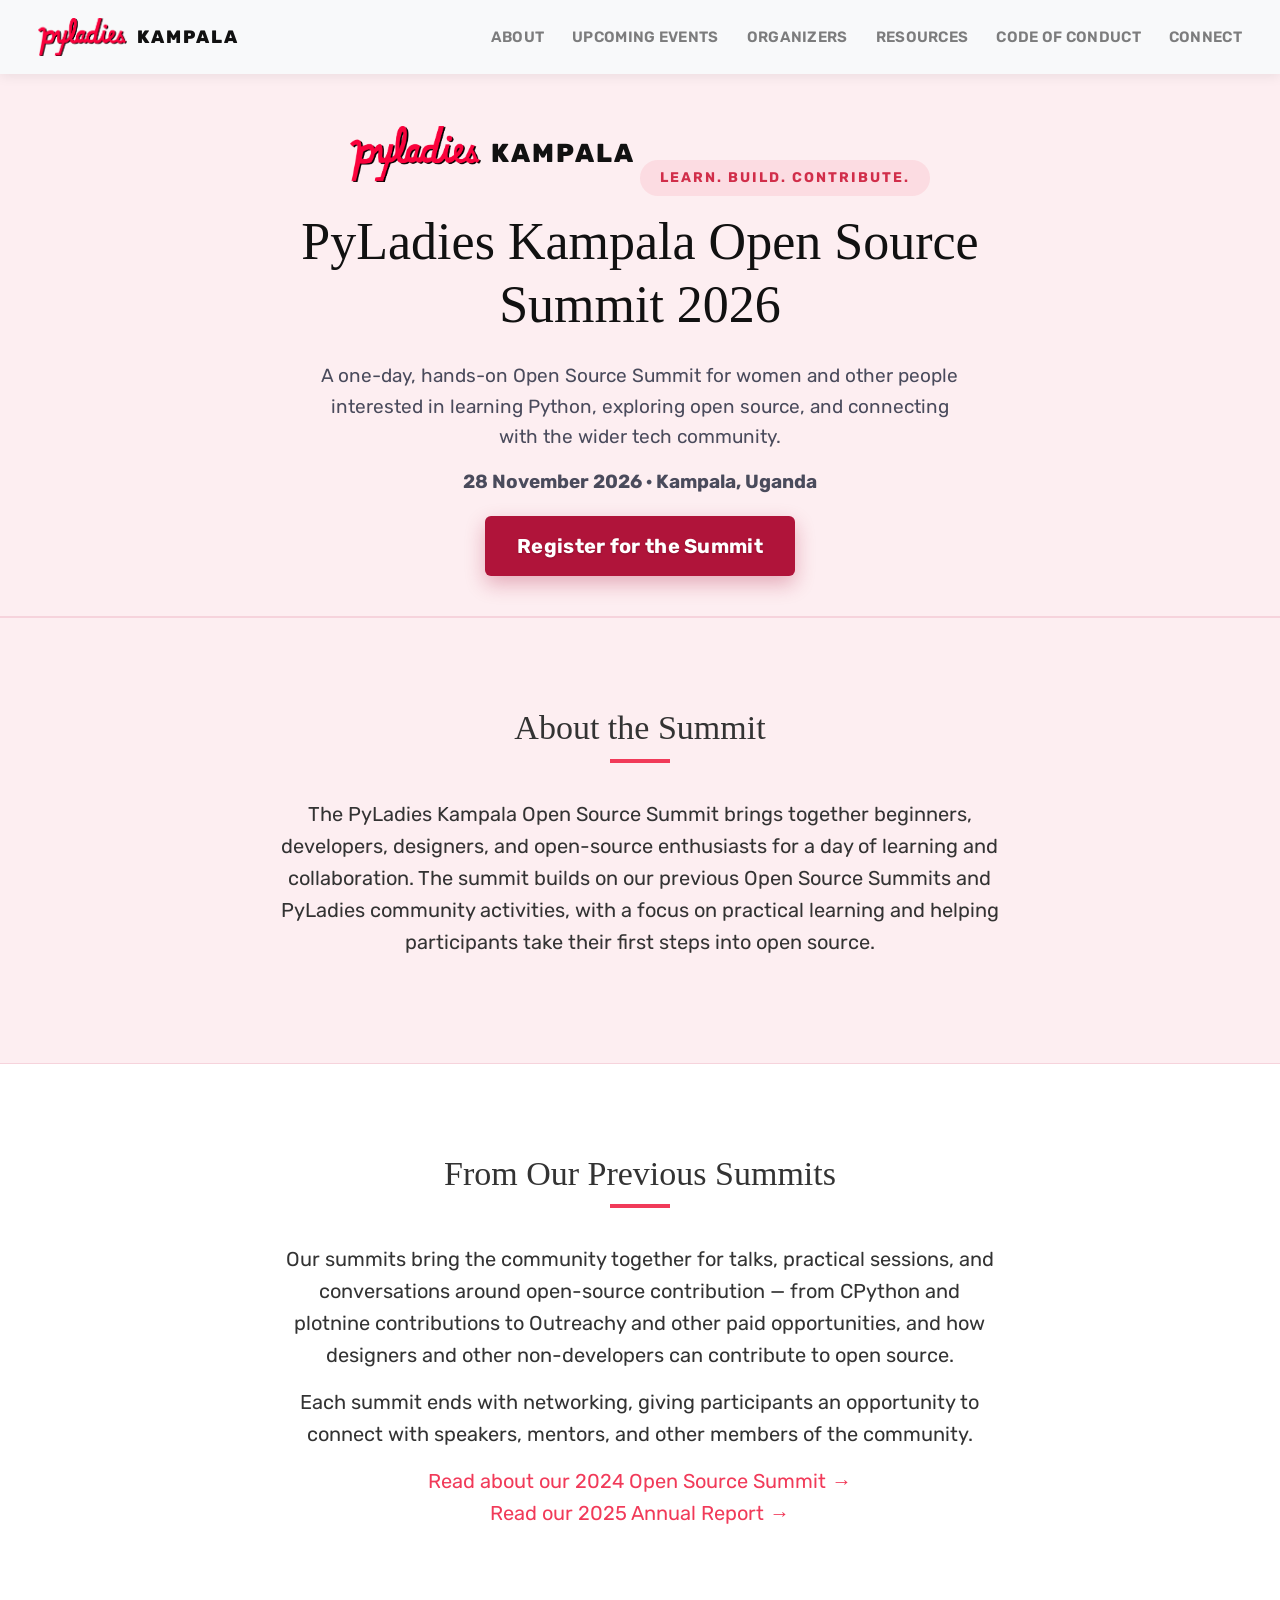
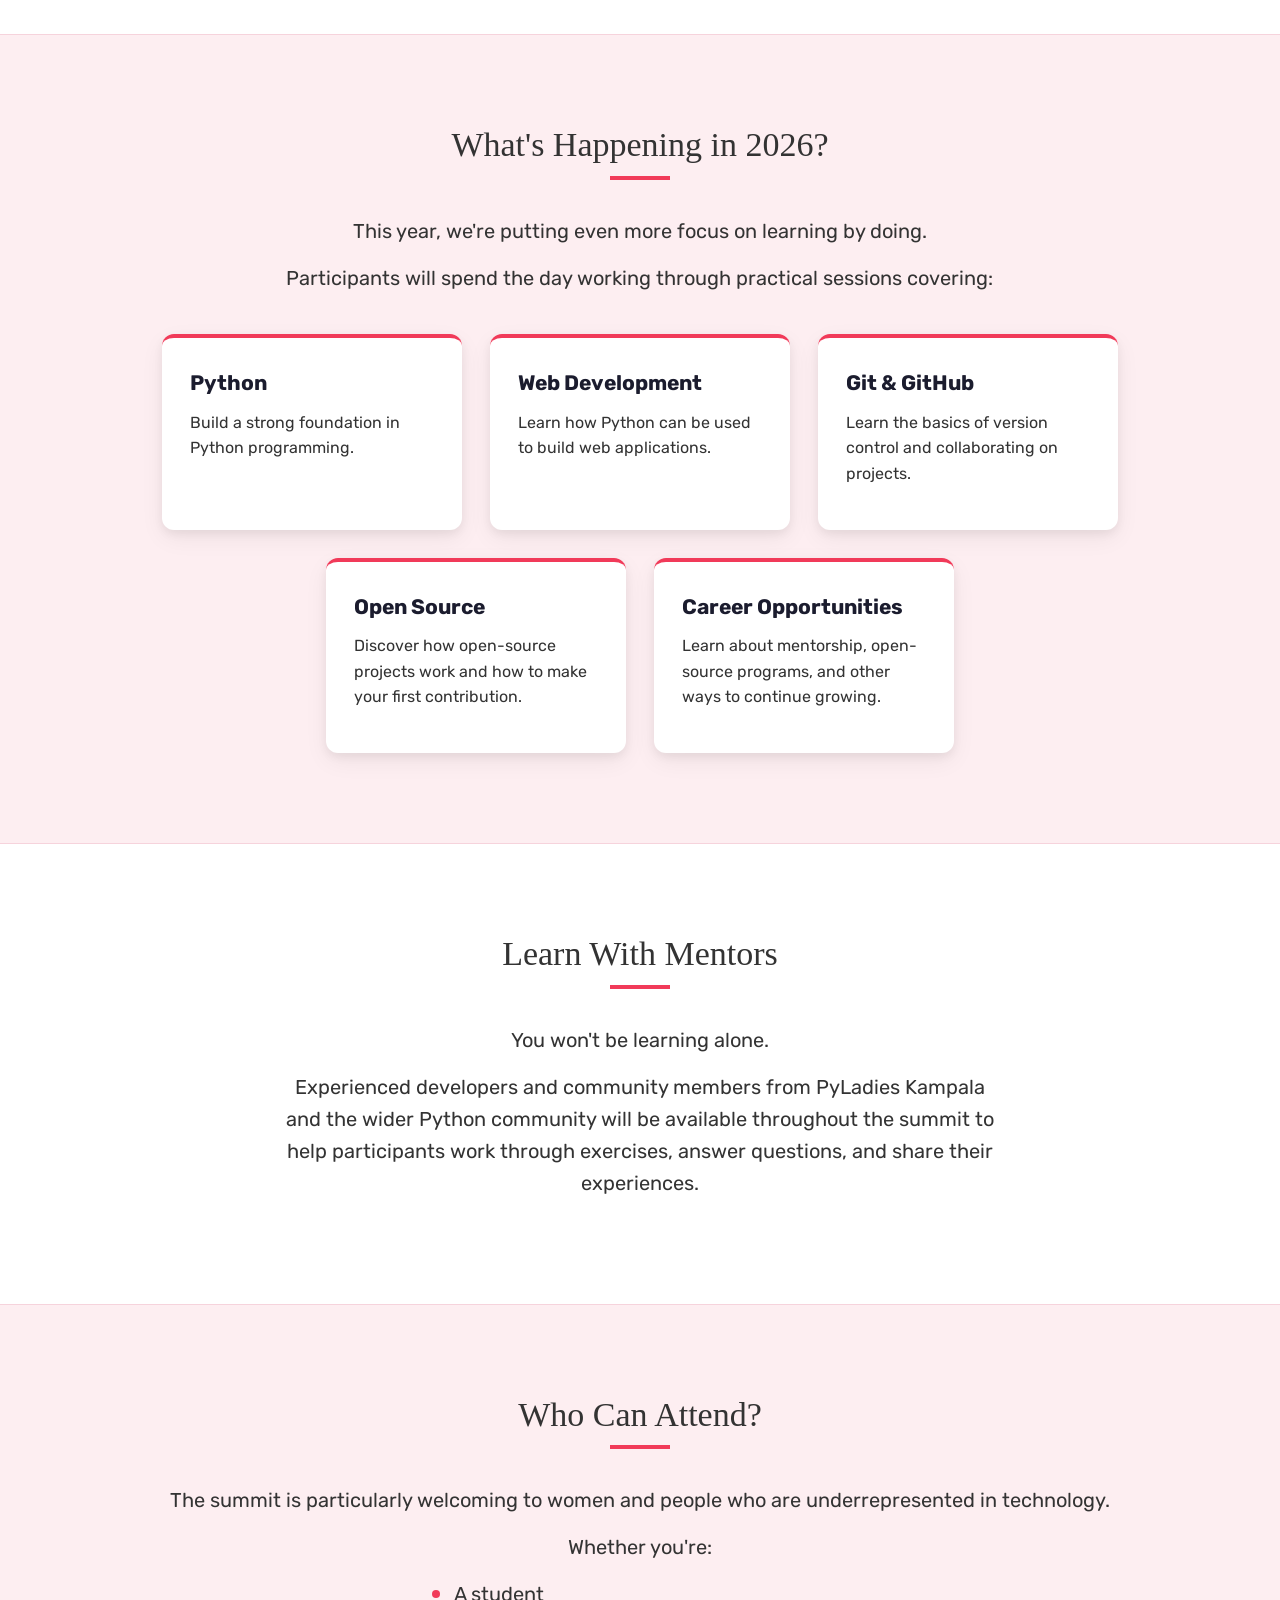
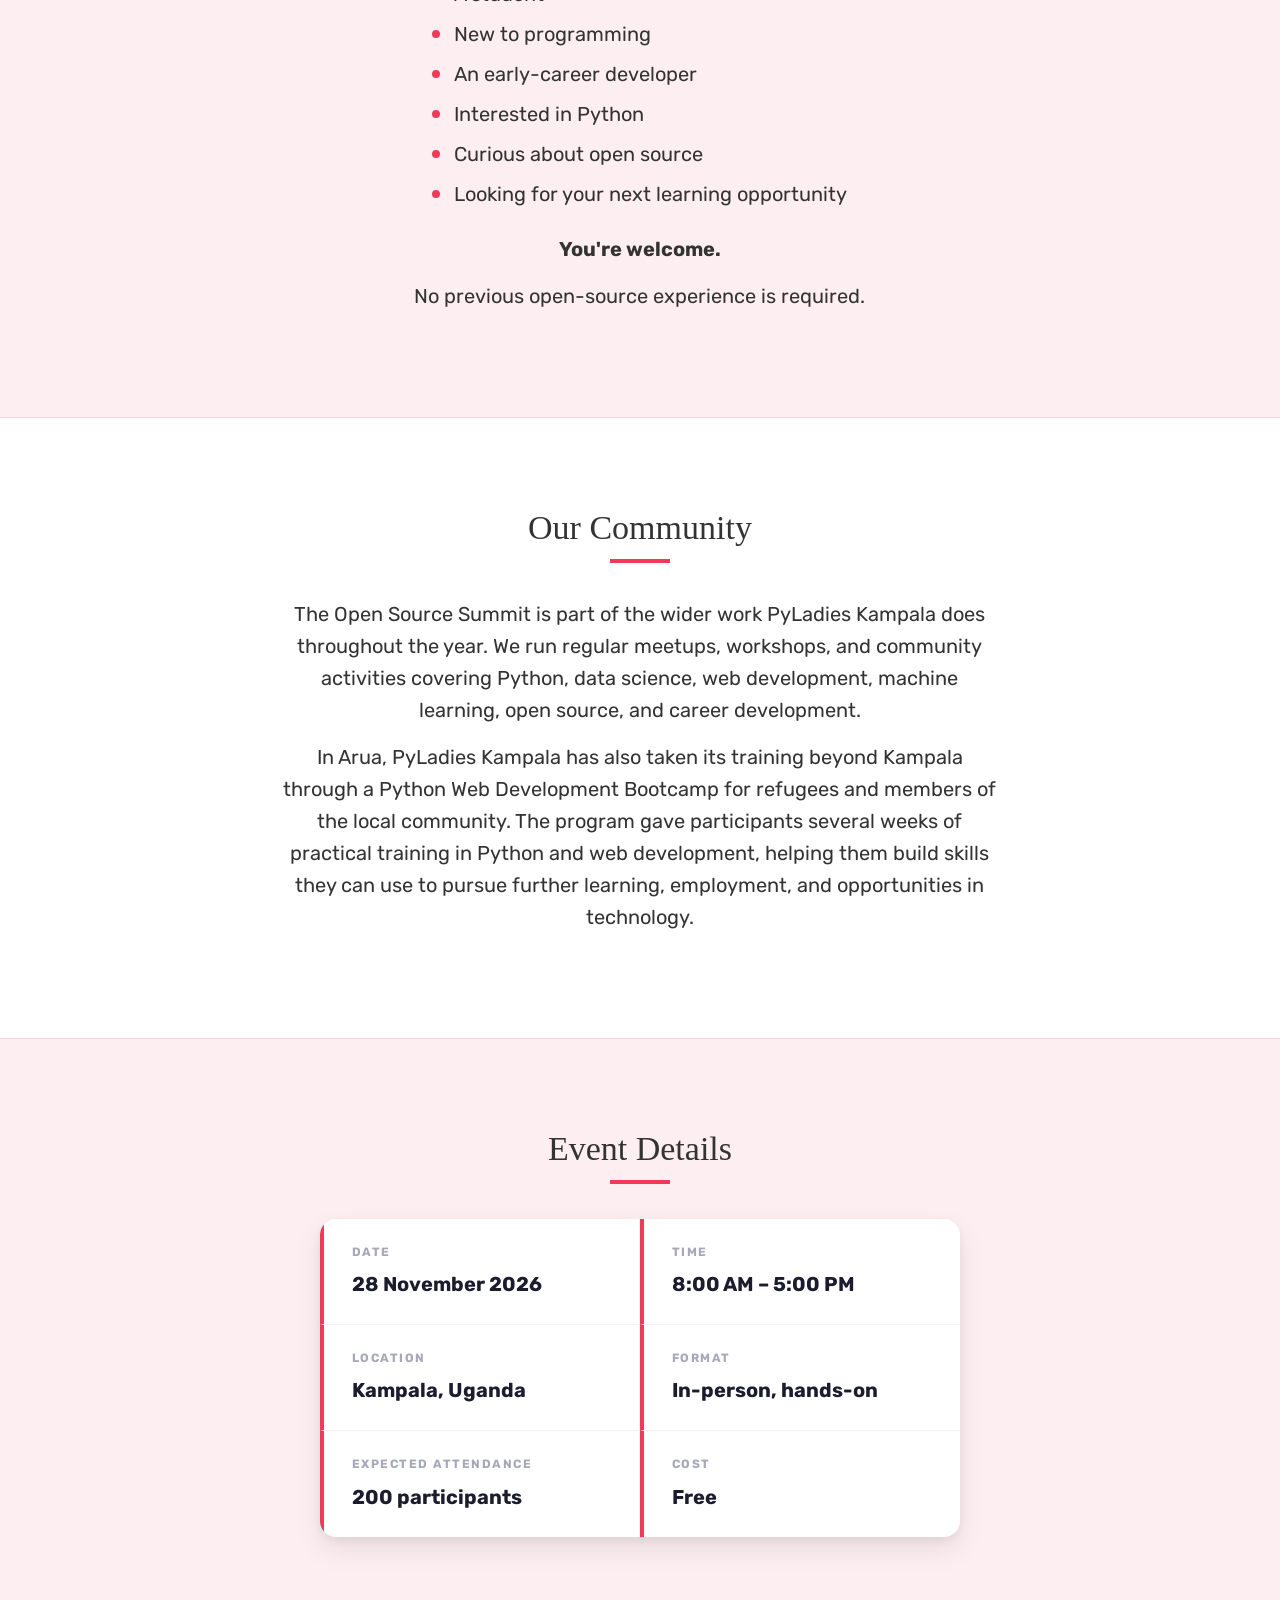
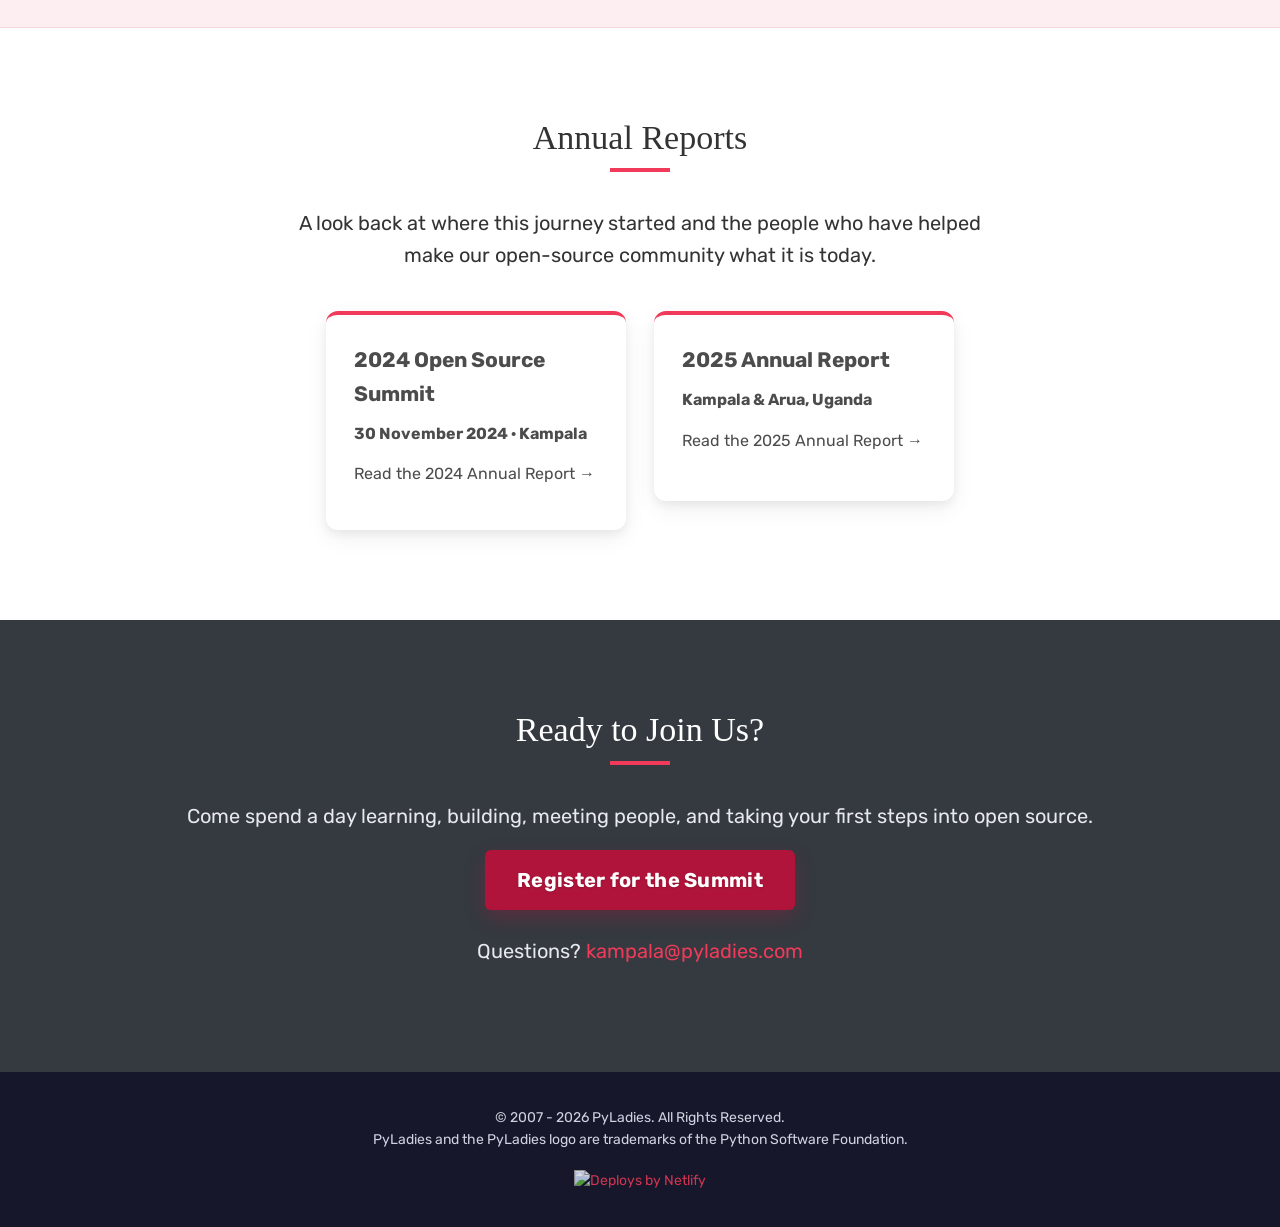
==== events.html @ 70114965 "Initial Commit" ====
<!DOCTYPE html>
<html>
    <head>
        <title>Upcoming Events - PyLadies Kampala</title>
        <meta name="description" content="PyLadies Kampala Open Source Summit 2026">
        <link rel="icon" type="image/png" href="images/pyladies_logo.png">
        <meta charset="utf-8"/>
        <meta http-equiv="Content-Type" content="text/html; charset=utf-8"/>
        <link rel="stylesheet" href="https://maxcdn.bootstrapcdn.com/bootstrap/4.0.0/css/bootstrap.min.css" integrity="sha384-Gn5384xqQ1aoWXA+058RXPxPg6fy4IWvTNh0E263XmFcJlSAwiGgFAW/dAiS6JXm" crossorigin="anonymous">
        <link rel="stylesheet" type="text/css" href="style.css">
        <link href="https://fonts.googleapis.com/css?family=Old+Standard+TT|Rubik|Bitter" rel="stylesheet">
        <link rel="stylesheet" href="https://cdnjs.cloudflare.com/ajax/libs/font-awesome/4.7.0/css/font-awesome.min.css">
        <script>if (window.location.protocol != "https:" && window.location.host.indexOf('pyladies.com') > -1) {
            window.location.protocol = "https";
        }</script>
        <meta name="viewport" content="width=device-width, initial-scale=1.0"/>
    </head>
    <body>
        <nav class="navbar navbar-expand-lg navbar-light bg-light navbar-fixed-top">
            <a class="navbar-brand logo-lockup" href="index.html">
                <img src="images/pyladies_logo.png" alt="PyLadies Logo" class="nav-logo">
                <span class="logo-city">Kampala</span>
            </a>
            <button class="navbar-toggler" type="button" data-toggle="collapse" data-target="#navbarSupportedContent" aria-controls="navbarSupportedContent" aria-expanded="false" aria-label="Toggle navigation">
            <span class="navbar-toggler-icon"></span>
            </button>

            <div class="collapse navbar-collapse" id="navbarSupportedContent">
                <ul class="navbar-nav ml-auto">
                    <li class="nav-item">
                        <a class="nav-link" href="index.html#about">About</a>
                    </li>
                    <li class="nav-item">
                        <a class="nav-link" href="events.html">Upcoming Events</a>
                    </li>
                    <li class="nav-item">
                        <a class="nav-link" href="index.html#organizers">Organizers</a>
                    </li>
                    <li class="nav-item">
                        <a class="nav-link" href="index.html#resources">Resources</a>
                    </li>
                    <li class="nav-item">
                        <a class="nav-link" href="code-of-conduct.html">Code of Conduct</a>
                    </li>
                    <li class="nav-item">
                        <a class="nav-link" href="index.html#contact">Connect</a>
                    </li>
                </ul>
            </div>
        </nav>

        <div class="hero" id="summit">
            <div class="container-fluid">
                <div class="col-sm-12 col-md-10 offset-md-1 text-center">
                    <span class="logo-lockup" style="justify-content:center;">
                        <img src="images/pyladies_logo.png" alt="PyLadies Logo" class="hero-logo">
                        <span class="logo-city">Kampala</span>
                    </span>
                    <p class="eyebrow" style="margin-top:20px;">Learn. Build. Contribute.</p>
                    <h1>PyLadies Kampala Open Source Summit 2026</h1>
                    <p class="measure" style="margin-left:auto;margin-right:auto;">
                        A one-day, hands-on Open Source Summit for women and other people
                        interested in learning Python, exploring open source, and connecting
                        with the wider tech community.
                    </p>
                    <p><strong>28 November 2026 &middot; Kampala, Uganda</strong></p>
                    <div class="hero-actions">
                        <a href="https://docs.google.com/forms/d/e/1FAIpQLSetZ9380hbu4cc0P17TeZyBMDess0fEMxrS81XpEZLlbecZ5g/viewform?usp=publish-editor" target="_blank" class="btn-link-primary">Register for the Summit</a>
                    </div>
                </div>
            </div>
        </div>

        <div class="section bg-tint reveal">
            <div class="col-sm-12 col-md-10 offset-md-1 text-center">
                <h4>About the Summit</h4>
                <div class="measure">
                    <p>
                        The PyLadies Kampala Open Source Summit brings together beginners,
                        developers, designers, and open-source enthusiasts for a day of learning
                        and collaboration. The summit builds on our previous Open Source
                        Summits and PyLadies community activities, with a focus on practical
                        learning and helping participants take their first steps into open
                        source.
                    </p>
                </div>
            </div>
        </div>

        <div class="section bg-white reveal">
            <div class="col-sm-12 col-md-10 offset-md-1 text-center">
                <h4>From Our Previous Summits</h4>
                <div class="measure">
                    <p>
                        Our summits bring the community together for talks, practical sessions,
                        and conversations around open-source contribution &mdash; from CPython
                        and plotnine contributions to Outreachy and other paid opportunities,
                        and how designers and other non-developers can contribute to open source.
                    </p>
                    <p>
                        Each summit ends with networking, giving participants an opportunity to
                        connect with speakers, mentors, and other members of the community.
                    </p>
                    <p>
                        <a href="https://medium.com/@asiobrenda01/pyladies-kampala-annual-report-2024-d991b82a5409" target="_blank">Read about our 2024 Open Source Summit &rarr;</a>
                        <br>
                        <a href="https://medium.com/@asiobrenda01/pyladies-kampala-annual-report-2025-c7135351f111" target="_blank">Read our 2025 Annual Report &rarr;</a>
                    </p>
                </div>
            </div>
        </div>

        <div class="section bg-tint reveal">
            <div class="col-sm-12 col-md-10 offset-md-1 text-center">
                <h4>What's Happening in 2026?</h4>
                <p>This year, we're putting even more focus on learning by doing.</p>
                <p>Participants will spend the day working through practical sessions covering:</p>
                <div class="resource-container">
                    <div class="resource">
                        <p class="resource-title">Python</p>
                        <p>Build a strong foundation in Python programming.</p>
                    </div>
                    <div class="resource">
                        <p class="resource-title">Web Development</p>
                        <p>Learn how Python can be used to build web applications.</p>
                    </div>
                    <div class="resource">
                        <p class="resource-title">Git &amp; GitHub</p>
                        <p>Learn the basics of version control and collaborating on projects.</p>
                    </div>
                    <div class="resource">
                        <p class="resource-title">Open Source</p>
                        <p>Discover how open-source projects work and how to make your first contribution.</p>
                    </div>
                    <div class="resource">
                        <p class="resource-title">Career Opportunities</p>
                        <p>Learn about mentorship, open-source programs, and other ways to continue growing.</p>
                    </div>
                </div>
            </div>
        </div>

        <div class="section bg-white reveal">
            <div class="col-sm-12 col-md-10 offset-md-1 text-center">
                <h4>Learn With Mentors</h4>
                <div class="measure">
                    <p>You won't be learning alone.</p>
                    <p>
                        Experienced developers and community members from PyLadies Kampala and
                        the wider Python community will be available throughout the summit to
                        help participants work through exercises, answer questions, and share
                        their experiences.
                    </p>
                </div>
            </div>
        </div>

        <div class="section bg-tint reveal">
            <div class="col-sm-12 col-md-10 offset-md-1 text-center">
                <h4>Who Can Attend?</h4>
                <p>The summit is particularly welcoming to women and people who are underrepresented in technology.</p>
                <p>Whether you're:</p>
                <ul class="plain-list">
                    <li>A student</li>
                    <li>New to programming</li>
                    <li>An early-career developer</li>
                    <li>Interested in Python</li>
                    <li>Curious about open source</li>
                    <li>Looking for your next learning opportunity</li>
                </ul>
                <p><strong>You're welcome.</strong></p>
                <p>No previous open-source experience is required.</p>
            </div>
        </div>

        <div class="section bg-white reveal">
            <div class="col-sm-12 col-md-10 offset-md-1 text-center">
                <h4>Our Community</h4>
                <div class="measure">
                    <p>
                        The Open Source Summit is part of the wider work PyLadies Kampala does
                        throughout the year. We run regular meetups, workshops, and community
                        activities covering Python, data science, web development, machine
                        learning, open source, and career development.
                    </p>
                    <p>
                        In Arua, PyLadies Kampala has also taken its training beyond Kampala
                        through a Python Web Development Bootcamp for refugees and members of
                        the local community. The program gave participants several weeks of
                        practical training in Python and web development, helping them build
                        skills they can use to pursue further learning, employment, and
                        opportunities in technology.
                    </p>
                </div>
            </div>
        </div>

        <div class="section bg-tint reveal">
            <div class="col-sm-12 col-md-10 offset-md-1 text-center">
                <h4>Event Details</h4>
                <div class="detail-grid">
                    <div class="detail-item">
                        <span class="detail-label">Date</span>
                        <span class="detail-value">28 November 2026</span>
                    </div>
                    <div class="detail-item">
                        <span class="detail-label">Time</span>
                        <span class="detail-value">8:00 AM &ndash; 5:00 PM</span>
                    </div>
                    <div class="detail-item">
                        <span class="detail-label">Location</span>
                        <span class="detail-value">Kampala, Uganda</span>
                    </div>
                    <div class="detail-item">
                        <span class="detail-label">Format</span>
                        <span class="detail-value">In-person, hands-on</span>
                    </div>
                    <div class="detail-item">
                        <span class="detail-label">Expected Attendance</span>
                        <span class="detail-value">200 participants</span>
                    </div>
                    <div class="detail-item">
                        <span class="detail-label">Cost</span>
                        <span class="detail-value">Free</span>
                    </div>
                </div>
            </div>
        </div>

        <div class="section bg-white reveal">
            <div class="col-sm-12 col-md-10 offset-md-1 text-center">
                <h4>Annual Reports</h4>
                <div class="measure">
                    <p>
                        A look back at where this journey started and the people who have helped
                        make our open-source community what it is today.
                    </p>
                </div>
                <div class="resource-container">
                    <a href="https://medium.com/@asiobrenda01/pyladies-kampala-annual-report-2024-d991b82a5409" target="_blank" class="resource-link">
                        <div class="resource">
                            <p class="resource-title">2024 Open Source Summit</p>
                            <p><strong>30 November 2024 &middot; Kampala</strong></p>
                            <p>Read the 2024 Annual Report &rarr;</p>
                        </div>
                    </a>
                    <a href="https://medium.com/@asiobrenda01/pyladies-kampala-annual-report-2025-c7135351f111" target="_blank" class="resource-link">
                        <div class="resource">
                            <p class="resource-title">2025 Annual Report</p>
                            <p><strong>Kampala &amp; Arua, Uganda</strong></p>
                            <p>Read the 2025 Annual Report &rarr;</p>
                        </div>
                    </a>
                </div>
            </div>
        </div>

        <div class="section bg-dark reveal" id="contact">
            <div class="col-sm-12 col-md-10 offset-md-1 text-center">
                <h4>Ready to Join Us?</h4>
                <p>
                    Come spend a day learning, building, meeting people, and taking your
                    first steps into open source.
                </p>
                <div class="hero-actions">
                    <a href="https://docs.google.com/forms/d/e/1FAIpQLSetZ9380hbu4cc0P17TeZyBMDess0fEMxrS81XpEZLlbecZ5g/viewform?usp=publish-editor" target="_blank" class="btn-link-primary">Register for the Summit</a>
                </div>
                <p style="margin-top: 25px;">
                    Questions? <a href="mailto:kampala@pyladies.com">kampala@pyladies.com</a>
                </p>
            </div>
        </div>

        <footer class="site-footer">
            <p>
                &copy; 2007 - 2026 PyLadies. All Rights Reserved.<br>
                PyLadies and the PyLadies logo are trademarks of the Python Software Foundation.
            </p>
            <p class="netlify-badge">
                <a href="https://www.netlify.com"><img src="https://www.netlify.com/img/global/badges/netlify-light.svg" alt="Deploys by Netlify" width="100" height="35"></a>
            </p>
        </footer>

        <button id="back-to-top" class="back-to-top" aria-label="Back to top" type="button">
            <svg viewBox="0 0 24 24" fill="none" stroke="currentColor" stroke-width="2.5" stroke-linecap="round" stroke-linejoin="round"><path d="M12 19V5M5 12l7-7 7 7"/></svg>
        </button>
    </body>
    <script src="https://code.jquery.com/jquery-3.3.1.slim.min.js" integrity="sha384-q8i/X+965DzO0rT7abK41JStQIAqVgRVzpbzo5smXKp4YfRvH+8abtTE1Pi6jizo" crossorigin="anonymous"></script>
    <script src="https://stackpath.bootstrapcdn.com/bootstrap/4.1.3/js/bootstrap.min.js" integrity="sha384-ChfqqxuZUCnJSK3+MXmPNIyE6ZbWh2IMqE241rYiqJxyMiZ6OW/JmZQ5stwEULTy" crossorigin="anonymous"></script>
    <script>
        if ('IntersectionObserver' in window) {
            var observer = new IntersectionObserver(function (entries) {
                entries.forEach(function (entry) {
                    if (entry.isIntersecting) {
                        entry.target.classList.add('is-visible');
                        observer.unobserve(entry.target);
                    }
                });
            }, { threshold: 0.15 });
            document.querySelectorAll('.reveal').forEach(function (el) {
                observer.observe(el);
            });
        } else {
            document.querySelectorAll('.reveal').forEach(function (el) {
                el.classList.add('is-visible');
            });
        }

        // Back to top button - appears after scrolling past one screen height
        (function () {
            var btn = document.getElementById('back-to-top');
            if (!btn) return;
            var ticking = false;
            function update() {
                if (window.scrollY > window.innerHeight * 0.6) {
                    btn.classList.add('is-visible');
                } else {
                    btn.classList.remove('is-visible');
                }
                ticking = false;
            }
            window.addEventListener('scroll', function () {
                if (!ticking) {
                    window.requestAnimationFrame(update);
                    ticking = true;
                }
            }, { passive: true });
            btn.addEventListener('click', function () {
                window.scrollTo({ top: 0, behavior: 'smooth' });
            });
            update();
        })();
    </script>
</html>
---- style.css ----
@charset "UTF-8";

*{
	margin:0;
	padding:0;
	border:0;
	box-sizing: border-box;
}

body{
	background-color: #fff;
	color: #333;
	font-family: 'Rubik', sans-serif;
	font-size: 20px;
	line-height: 1.6;
	padding-top: 70px;
	-webkit-font-smoothing: antialiased;
}

a, a:visited {
	color: #f13a59;
	text-decoration: none;
}

a:hover {
	text-decoration: underline;
}

h1, h2, h3, h4, h5, h6 {
	margin: 0 0 25px 0;
	font-family: 'Old Standard TT', serif;
	line-height: 1.2;
}

h1 {
	font-size: 52px;
}

h4 {
	font-size: 34px;
	position: relative;
	display: inline-block;
	padding-bottom: 14px;
	margin-bottom: 35px;
}

/* pink accent underline beneath every section heading */
h4::after {
	content: "";
	position: absolute;
	left: 50%;
	bottom: 0;
	transform: translateX(-50%);
	width: 60px;
	height: 4px;
	background-color: #f13a59;
}

.row {
	margin-top: 0;
	margin-bottom: 0;
}

p {
	margin-bottom: 15px;
}

.measure {
	max-width: 720px;
	margin-left: auto;
	margin-right: auto;
}

/* --- logo lockup ------------- */
.logo-lockup {
	display: inline-flex;
	align-items: center;
	gap: 10px;
}

.logo-city {
	font-family: 'Rubik', sans-serif;
	font-weight: 800;
	letter-spacing: 2px;
	text-transform: uppercase;
	color: #111;
}

.nav-logo {
	height: 38px;
	width: auto;
}

.navbar .logo-city {
	font-size: 18px;
	color: #111;
}

.hero-logo {
	height: 56px;
	width: auto;
}

.hero .logo-city {
	font-size: 26px;
	color: #111;
}

/* --- navbar ------------- */

.navbar {
	position: fixed;
	top: 0;
	width: 100%;
	z-index: 10;
	box-shadow: 0 2px 12px rgba(0,0,0,0.08);
}

nav.navbar {
	background-color: #ffffff;
	padding: 10px 24px;
}

.navbar a {
	font-size: 15px;
	font-weight: 600;
	letter-spacing: 0.3px;
	color: #4a4b5c;
	text-transform: uppercase;
	padding: 8px 14px !important;
	transition: color 0.15s ease;
}

.navbar a:hover {
	color: #f13a59;
	text-decoration: none;
}

.navbar-toggler {
	border-color: rgba(0,0,0,0.15);
}

.navbar-toggler-icon {
	background-image: url("data:image/svg+xml,%3csvg xmlns='http://www.w3.org/2000/svg' viewBox='0 0 30 30'%3e%3cpath stroke='rgba(20,20,30,0.8)' stroke-width='2' stroke-linecap='round' stroke-miterlimit='10' d='M4 7h22M4 15h22M4 23h22'/%3e%3c/svg%3e");
}

.nav-item:hover {
	cursor: pointer;
}

/* --- section rhythm ------------- */
.section {
	padding-top: 90px;
	padding-bottom: 90px;
}

.bg-white   { background-color: #ffffff; }
.bg-tint    { background-color: #fdeef1; border-top: 1px solid #f6d3dc; border-bottom: 1px solid #f6d3dc; }
.bg-soft    { background-color: #f6f6fb; border-top: 1px solid #ececf4; border-bottom: 1px solid #ececf4; }
.bg-dark    { background-color: #2B2D42; color: #e8e9f0; }
.bg-dark h4 { color: #ffffff; }

/* legacy alias kept for existing markup */
.pink { background-color: #fdeef1; border-top: 1px solid #f6d3dc; border-bottom: 1px solid #f6d3dc; }

/* --- hero: base (light) variant, used by events.html --- */
.hero {
	position: relative;
	min-height: 460px;
	display: flex;
	align-items: center;
	background-color: #fdeef1;
	border-bottom: 1px solid #f6d3dc;
	color: #1b1c2e;
	padding: 56px 0 40px;
	text-align: center;
}

.hero .logo-city { color: #111; }

.hero p {
	color: #4a4b5c;
	font-size: 19px;
	max-width: 640px;
	margin-left: auto;
	margin-right: auto;
}

.hero h1 {
	color: #111;
	max-width: 780px;
	margin-left: auto;
	margin-right: auto;
}

/* eyebrow rendered as a pill badge, with room to breathe below the logo */
.hero .eyebrow {
	display: inline-block;
	text-transform: uppercase;
	letter-spacing: 2px;
	font-size: 14px;
	font-weight: 700;
	padding: 7px 20px;
	border-radius: 999px;
	background: rgba(241,58,89,0.1);
	color: #d12e4a;
	margin-top: 24px;
	margin-bottom: 15px;
}

.hero .hero-caption {
	margin-top: 18px;
	font-size: 13px;
	letter-spacing: 0.5px;
	color: #8a8b9c;
}

/* --- hero: full-bleed photo variant, used by index.html only --- */
.hero-photo {
	/* the fixed nav adds 70px above via body's padding-top, so a plain
	   100vh here pushes the hero's own bottom 70px past one screen's worth
	   of scroll - subtract it so hero + nav together equal exactly 100vh */
	min-height: calc(100vh - 70px);
	background-color: #1b1c2e;
	background-image: url('images/summit-2024.jpg');
	background-size: cover;
	background-position: center 28%;
	/* fixed: the photo stays visually anchored while the text scrolls over
	   it, instead of the whole hero moving as one slab. It only disappears
	   once this box has fully scrolled past - right when the next section
	   takes over. (Falls back to normal scroll on iOS Safari, which doesn't
	   support fixed backgrounds - degrades gracefully either way.) */
	background-attachment: fixed;
	color: #fff;
	border-bottom: none;
}

/* Safety net for short viewports (laptops with browser chrome, landscape
   phones, etc.) - the hero's content + padding can otherwise add up to
   more than 100vh, growing the box past the viewport and pushing the CTA
   buttons below the fold where they're unreachable without scrolling. */
@media (max-height: 800px) {
	.hero-photo {
		padding-top: 20px;
		padding-bottom: 10px;
	}

	.hero-photo h1 {
		font-size: 36px;
		margin-bottom: 14px;
	}

	.hero-photo .eyebrow {
		margin-top: 14px;
		margin-bottom: 10px;
	}

	.hero-photo p {
		font-size: 16px;
		margin-bottom: 8px;
	}

	.hero-photo .hero-actions {
		margin-top: 12px;
	}

	.hero-photo .hero-caption {
		margin-top: 10px;
	}
}

/* real element (not ::before) so scroll JS can animate its darkness */
.hero-overlay {
	position: absolute;
	inset: 0;
	background-color: rgba(15,10,26,0.82);
	transition: background-color 0.1s linear;
}

.hero-photo > .container-fluid {
	position: relative;
	z-index: 1;
}

.hero-photo .logo-city { color: #fff; }
.hero-photo h1 { color: #fff; }
.hero-photo p { color: #e3e0ec; }

.hero-photo .eyebrow {
	background: rgba(255,255,255,0.15);
	color: #ff9fb6;
}

.hero-photo .hero-caption {
	color: rgba(255,255,255,0.6);
}

.hero-photo-frame {
	width: 100%;
	max-width: 480px;
	margin: 0 auto;
	border-radius: 16px;
	overflow: hidden;
	box-shadow: 0 20px 45px rgba(27,28,46,0.18);
	border: 4px solid #ffffff;
}

.hero-photo-frame img {
	display: block;
	width: 100%;
	height: auto;
}

.hero-actions {
	display: flex;
	flex-wrap: wrap;
	gap: 16px;
	justify-content: center;
	margin-top: 18px;
}

@media (max-width: 700px) {
	.hero-photo {
		background-position: center 20%;
	}
}

/* --- links & buttons ------------- */
.btn-link-primary, .btn-link-outline {
	display: inline-block;
	padding: 14px 32px;
	font-weight: 700;
	border-radius: 6px;
	transition: transform 0.15s ease, box-shadow 0.15s ease, background-color 0.15s ease;
	letter-spacing: 0.3px;
}

/* :visited is included explicitly everywhere below - a plain ".btn-link-*"
   class rule loses to the global "a:visited { color }" rule once a link has
   been visited, since a:visited (element + pseudo-class) out-specifies a
   single class selector. Without this, buttons silently turn pink-on-pink
   after being clicked once. */
.btn-link-primary,
.btn-link-primary:visited {
	background-color: #b0143a;
	color: #ffffff;
	text-shadow: 0 1px 2px rgba(0,0,0,0.2);
	box-shadow: 0 8px 20px rgba(176,20,58,0.3);
}

.btn-link-primary:hover,
.btn-link-primary:visited:hover {
	background-color: #8f0f30;
	color: #fff;
	text-decoration: none;
	transform: translateY(-2px);
	box-shadow: 0 12px 24px rgba(176,20,58,0.4);
}

.btn-link-outline,
.btn-link-outline:visited {
	background-color: transparent;
	color: #1b1c2e;
	border: 2px solid #1b1c2e !important;
}

.btn-link-outline:hover,
.btn-link-outline:visited:hover {
	background-color: #1b1c2e;
	color: #fff;
	text-decoration: none;
	transform: translateY(-2px);
}

/* variant for use on dark section backgrounds */
.btn-link-outline.on-dark,
.btn-link-outline.on-dark:visited {
	color: #fff;
	border-color: rgba(255,255,255,0.6) !important;
}

.btn-link-outline.on-dark:hover,
.btn-link-outline.on-dark:visited:hover {
	background-color: rgba(255,255,255,0.12);
	color: #fff;
}

/* --- plain lists (organizers, who can attend, etc.) --- */
.plain-list {
	list-style: none;
	display: inline-block;
	text-align: left;
	margin: 0 auto 15px;
}

.plain-list li {
	margin-bottom: 8px;
	padding-left: 22px;
	position: relative;
}

.plain-list li::before {
	content: "";
	position: absolute;
	left: 0;
	top: 12px;
	width: 8px;
	height: 8px;
	background-color: #f13a59;
	border-radius: 50%;
}

.team-heading {
	font-size: 24px;
	margin-top: 45px;
}

/* --- objective pillar grid ----------- */
.pillar-grid {
	display: grid;
	grid-template-columns: 1fr;
	gap: 24px;
	margin-top: 10px;
	text-align: left;
	max-width: 900px;
	margin-left: auto;
	margin-right: auto;
}

@media (min-width: 700px) {
	.pillar-grid {
		grid-template-columns: 1fr 1fr;
	}
}

.pillar {
	background: #ffffff;
	border-radius: 14px;
	padding: 30px;
	box-shadow: 0 4px 10px rgba(0,0,0,0.05), 0 10px 24px rgba(0,0,0,0.05);
	border-left: 4px solid #f13a59;
}

.pillar-index {
	display: inline-flex;
	align-items: center;
	justify-content: center;
	width: 36px;
	height: 36px;
	border-radius: 50%;
	background: #fdeef1;
	color: #d12e4a;
	font-weight: 800;
	font-family: 'Rubik', sans-serif;
	margin-bottom: 16px;
}

.pillar h5 {
	font-family: 'Old Standard TT', serif;
	font-size: 23px;
	margin-bottom: 10px;
	color: #1b1c2e;
}

.pillar p {
	color: #4a4b5c;
	font-size: 16px;
	margin-bottom: 0;
}

/* --- organizer spotlight & team grid ----------- */
.avatar-circle {
	flex: 0 0 auto;
	width: 60px;
	height: 60px;
	border-radius: 50%;
	background: #f13a59;
	color: #fff;
	display: flex;
	align-items: center;
	justify-content: center;
	font-weight: 800;
	font-size: 20px;
	letter-spacing: 0.5px;
}

.organizer-spotlight {
	display: flex;
	align-items: center;
	gap: 22px;
	background: #ffffff;
	border-radius: 16px;
	padding: 26px 30px;
	max-width: 480px;
	margin: 0 auto 55px;
	box-shadow: 0 4px 10px rgba(0,0,0,0.05), 0 10px 24px rgba(0,0,0,0.05);
	text-align: left;
}

.organizer-spotlight .org-role {
	font-size: 13px;
	color: #8a8b9c;
	text-transform: uppercase;
	letter-spacing: 1px;
	margin-bottom: 4px;
}

.organizer-spotlight .org-name {
	font-weight: 800;
	font-size: 21px;
	color: #1b1c2e;
	margin-bottom: 4px;
}

.organizer-spotlight .org-contact {
	font-size: 15px;
	margin-bottom: 0;
}

/* role + email only, no name/avatar */
.organizer-spotlight-simple {
	justify-content: center;
	text-align: center;
}

.organizer-spotlight-simple .org-role {
	margin-bottom: 8px;
}

.organizer-spotlight-simple .org-contact {
	font-size: 18px;
	font-weight: 700;
}

.team-grid {
	display: flex;
	flex-wrap: wrap;
	justify-content: center;
	gap: 16px;
	max-width: 680px;
	margin: 0 auto;
}

.team-chip {
	display: flex;
	align-items: center;
	gap: 12px;
	background: #ffffff;
	border-radius: 12px;
	padding: 12px 18px;
	width: 220px;
	box-shadow: 0 2px 6px rgba(0,0,0,0.05);
	text-align: left;
	font-size: 15px;
	font-weight: 600;
	color: #333;
	transition: transform 0.15s ease, box-shadow 0.15s ease;
}

.team-chip:hover {
	transform: translateY(-3px);
	box-shadow: 0 8px 18px rgba(0,0,0,0.1);
}

.team-chip .avatar-circle {
	width: 38px;
	height: 38px;
	font-size: 13px;
	background: #2B2D42;
}

/* --- partner chips ----------- */
.partner-chip {
	justify-content: center;
	font-weight: 700;
	color: #1b1c2e;
	width: auto;
	padding: 14px 28px;
	border-top: 3px solid #f13a59;
	border-radius: 8px;
}

/* --- stat strip ----------- */
.stat-strip {
	background: #ffffff;
	border-bottom: 1px solid #f2f2f6;
}

.stat-strip-inner {
	display: flex;
	flex-wrap: wrap;
	justify-content: center;
	gap: 36px 48px;
	padding: 40px 0;
	text-align: center;
}

@media (max-width: 700px) {
	.stat-strip-inner {
		gap: 28px 32px;
	}

	.stat-number {
		font-size: 32px;
	}
}

.stat-item {
	display: flex;
	flex-direction: column;
	gap: 6px;
}

.stat-number {
	font-family: 'Old Standard TT', serif;
	font-size: 40px;
	font-weight: 700;
	color: #b0143a;
}

.stat-label {
	font-size: 13px;
	text-transform: uppercase;
	letter-spacing: 1.2px;
	color: #8a8b9c;
	font-weight: 600;
}

/* --- twitter embed ----------- */
.twitter-embed {
	max-width: 560px;
	margin: 30px auto 0;
}

/* --- photo gallery ----------- */
.photo-grid {
	display: grid;
	grid-template-columns: repeat(2, 1fr);
	gap: 14px;
	margin-top: 10px;
}

@media (min-width: 600px) {
	.photo-grid {
		grid-template-columns: repeat(3, 1fr);
		gap: 18px;
	}
}

.photo-grid-item {
	display: block;
	position: relative;
	border-radius: 10px;
	overflow: hidden;
	aspect-ratio: 4 / 3;
	box-shadow: 0 4px 10px rgba(0,0,0,0.08);
}

.photo-grid-item img {
	width: 100%;
	height: 100%;
	object-fit: cover;
	display: block;
	transition: transform 0.3s ease, filter 0.3s ease;
}

.photo-grid-item:hover img {
	transform: scale(1.06);
	filter: brightness(0.9);
}

.photo-grid-item::after {
	content: "";
	position: absolute;
	inset: 0;
	box-shadow: inset 0 0 0 1px rgba(0,0,0,0.06);
	border-radius: 10px;
	pointer-events: none;
}

/* --- resources / topic cards ----------- */
.resource-container {
	display: flex;
	justify-content: center;
	flex-direction: row;
	flex-wrap: wrap;
	width: 100%;
	margin-top: 40px;
	gap: 28px;
}

.resource-link p, .resource-link:hover {
	color: rgba(0,0,0,.7);
	text-decoration: none;
}

.resource {
	background: #ffffff;
	border-radius: 12px;
	padding: 28px;
	min-height: 190px;
	width: 300px;
	box-shadow: 0 4px 10px rgba(0,0,0,0.06), 0 8px 24px rgba(0,0,0,0.06);
	display: block;
	text-align: left;
	font-size: 16px;
	transition: transform 0.18s ease, box-shadow 0.18s ease;
	border-top: 4px solid #f13a59;
}

.resource:hover {
	transform: translateY(-6px);
	box-shadow: 0 14px 30px rgba(0,0,0,0.12);
}

.resource-title {
	font-size: 21px;
	color: #1b1c2e;
	font-weight: bold;
	margin-bottom: 10px;
}

/* --- event details grid ----------- */
.detail-grid {
	display: grid;
	grid-template-columns: 1fr;
	max-width: 640px;
	margin: 0 auto;
	background: #fff;
	border-radius: 16px;
	box-shadow: 0 4px 10px rgba(0,0,0,0.06), 0 12px 30px rgba(0,0,0,0.08);
	overflow: hidden;
}

@media (min-width: 600px) {
	.detail-grid {
		grid-template-columns: 1fr 1fr;
	}
}

.detail-item {
	display: flex;
	flex-direction: column;
	gap: 6px;
	text-align: left;
	padding: 24px 28px;
	border-left: 4px solid #f13a59;
	border-bottom: 1px solid #f2f2f6;
	transition: background-color 0.15s ease;
}

.detail-item:hover {
	background-color: #fdfafb;
}

@media (min-width: 600px) {
	.detail-item:nth-child(odd) {
		border-right: 1px solid #f2f2f6;
	}

	.detail-item:nth-last-child(-n+2) {
		border-bottom: none;
	}
}

.detail-item:last-child {
	border-bottom: none;
}

.detail-label {
	font-size: 12px;
	font-weight: 700;
	text-transform: uppercase;
	letter-spacing: 1.5px;
	color: #a7a8b8;
}

.detail-value {
	font-size: 20px;
	font-weight: 700;
	color: #1b1c2e;
}

/* --- footer ------------- */
.site-footer {
	width: 100%;
	color: #cfd2e0;
	text-align: center;
	font-size: 14px;
	padding: 35px 16px;
	background-color: #16172a;
}

.site-footer p {
	margin-bottom: 0;
}

.netlify-badge {
	margin-top: 18px;
	opacity: 0.85;
}

.netlify-badge img {
	vertical-align: middle;
}

/* --- scroll reveal (progressive enhancement; content visible without JS) --- */
.reveal {
	opacity: 0;
	transform: translateY(24px);
	transition: opacity 0.6s ease, transform 0.6s ease;
}

.reveal.is-visible {
	opacity: 1;
	transform: translateY(0);
}

@media (max-width: 500px) {
	body {
		font-size: 18px;
	}

	h1 {
		font-size: 34px;
	}

	h4 {
		font-size: 26px;
	}

	.section {
		padding-top: 60px;
		padding-bottom: 60px;
	}
}

/* --- back to top ----------- */
.back-to-top {
	position: fixed;
	right: 24px;
	bottom: 24px;
	z-index: 20;
	width: 48px;
	height: 48px;
	border-radius: 50%;
	background-color: #b0143a;
	color: #ffffff;
	display: flex;
	align-items: center;
	justify-content: center;
	box-shadow: 0 6px 16px rgba(0,0,0,0.25);
	cursor: pointer;
	opacity: 0;
	transform: translateY(12px);
	pointer-events: none;
	transition: opacity 0.25s ease, transform 0.25s ease, background-color 0.15s ease;
}

.back-to-top.is-visible {
	opacity: 1;
	transform: translateY(0);
	pointer-events: auto;
}

.back-to-top:hover {
	background-color: #8f0f30;
}

.back-to-top svg {
	width: 22px;
	height: 22px;
}

@media (max-width: 500px) {
	.back-to-top {
		right: 16px;
		bottom: 16px;
		width: 44px;
		height: 44px;
	}
}
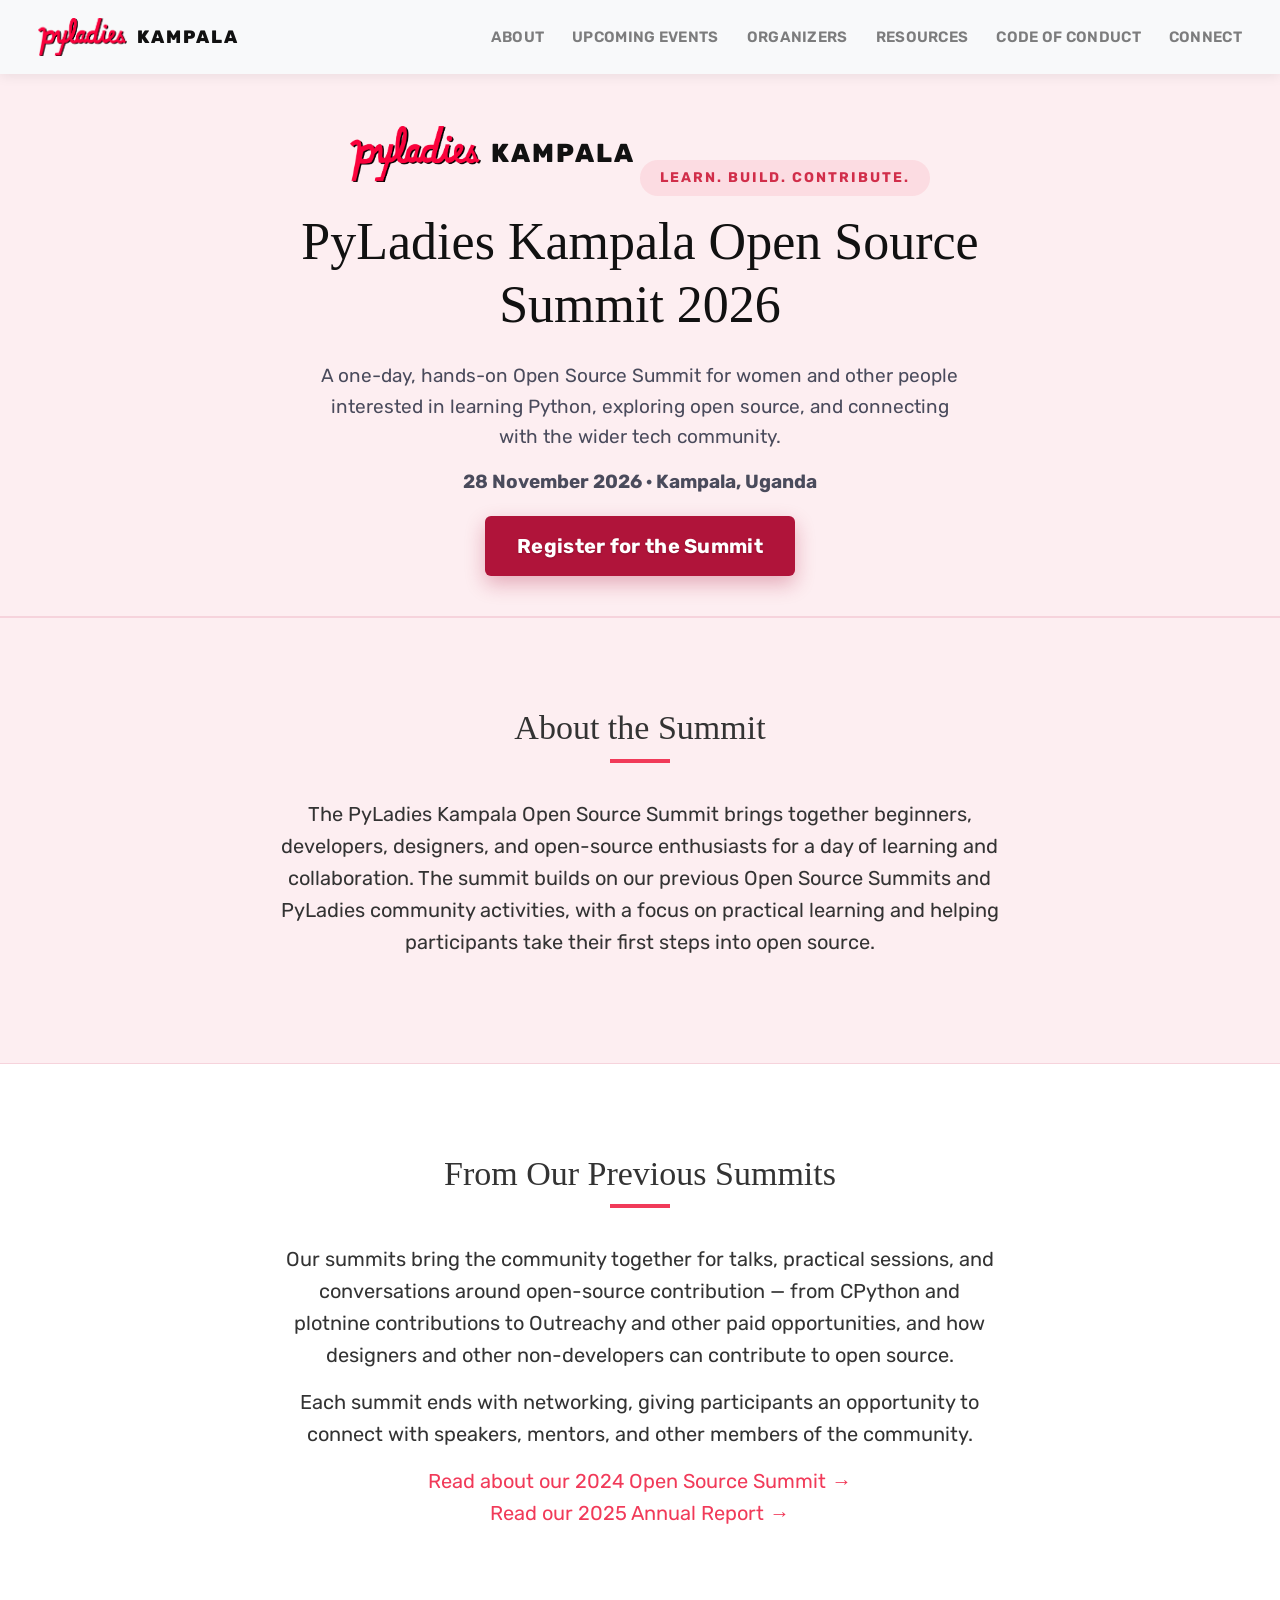
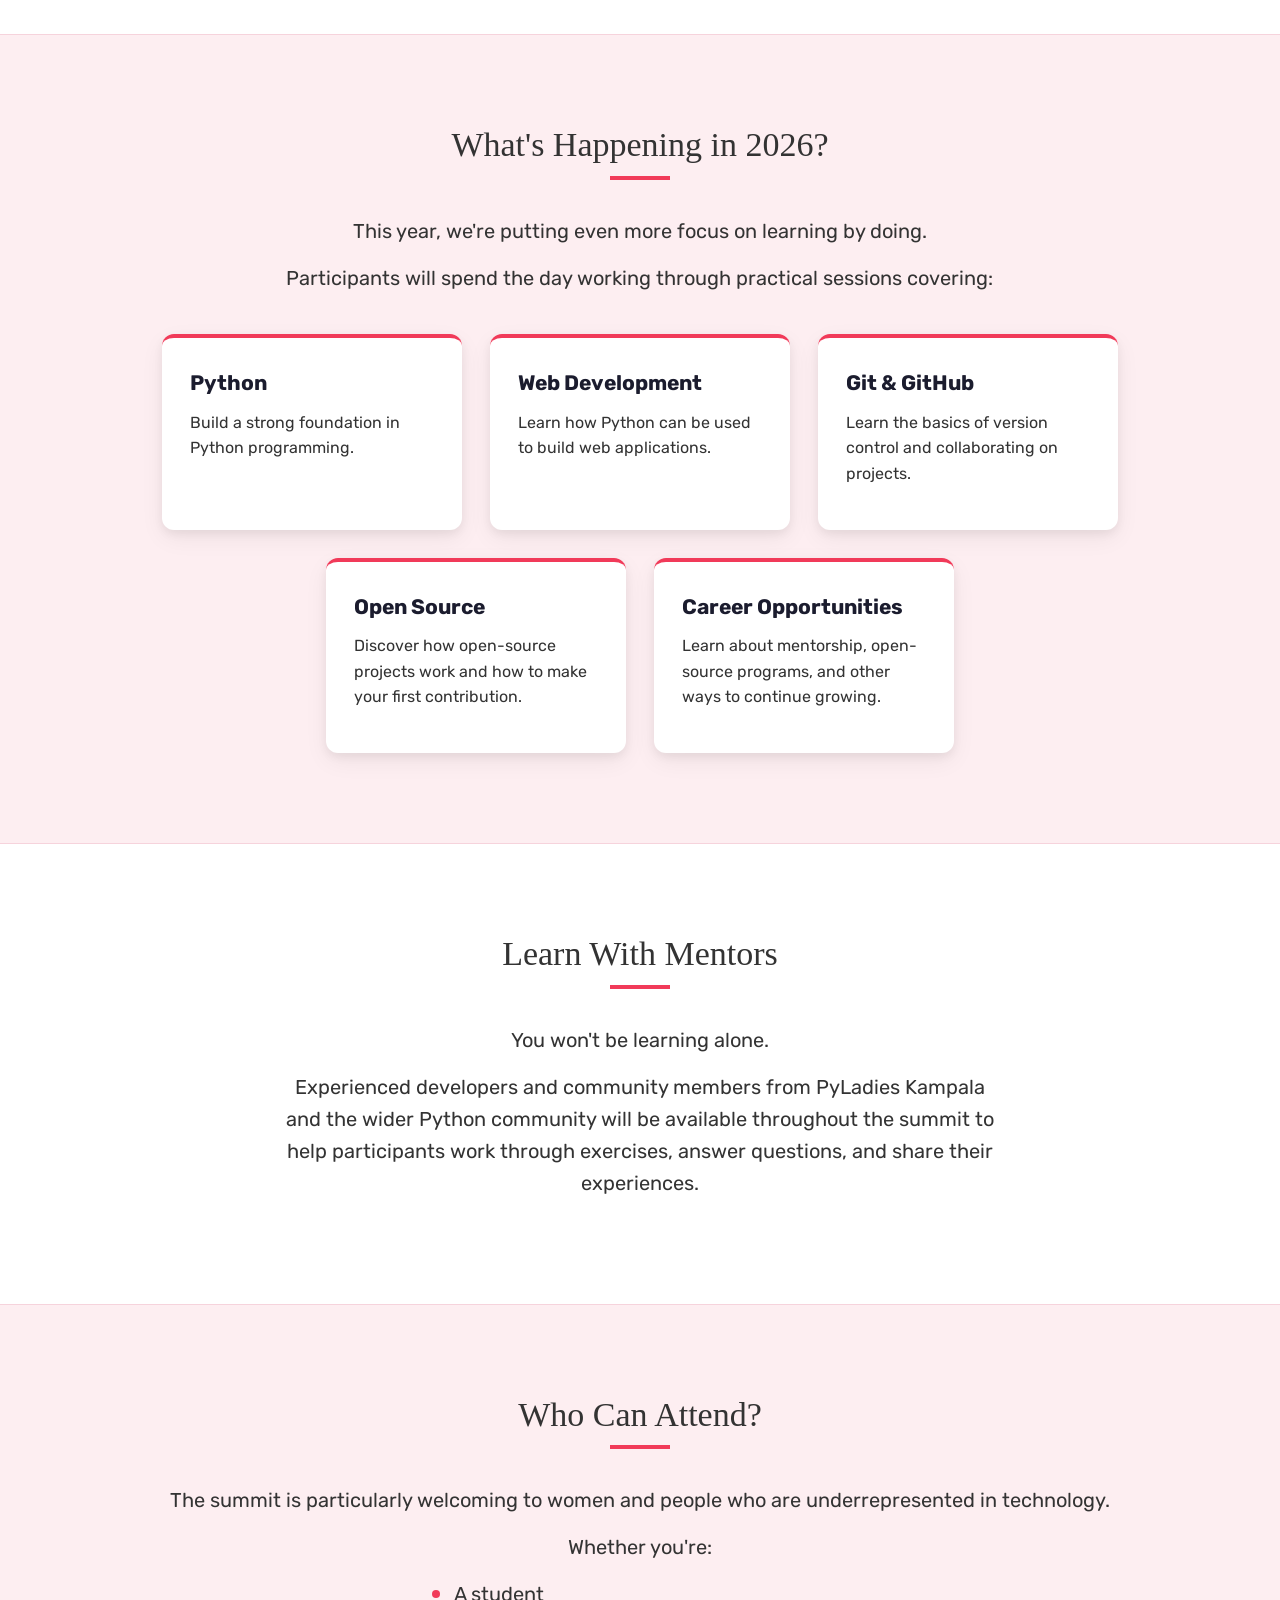
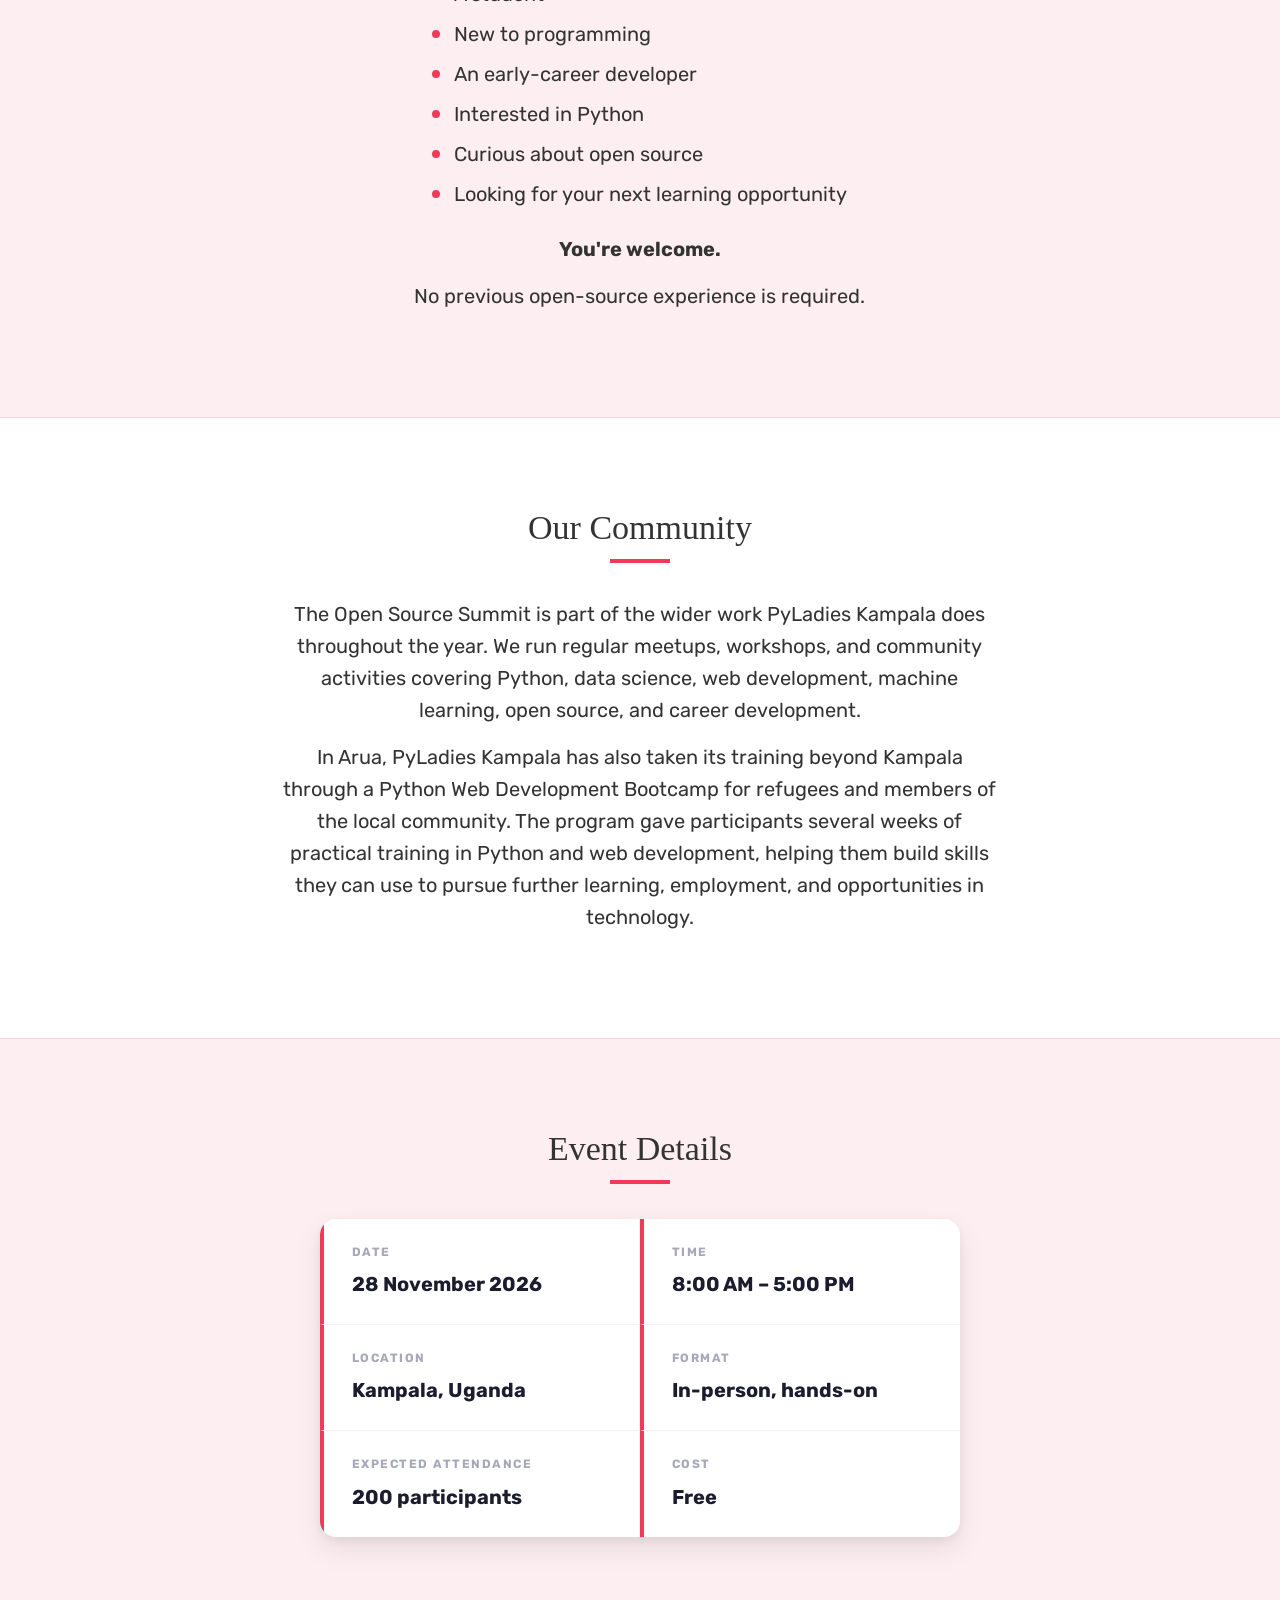
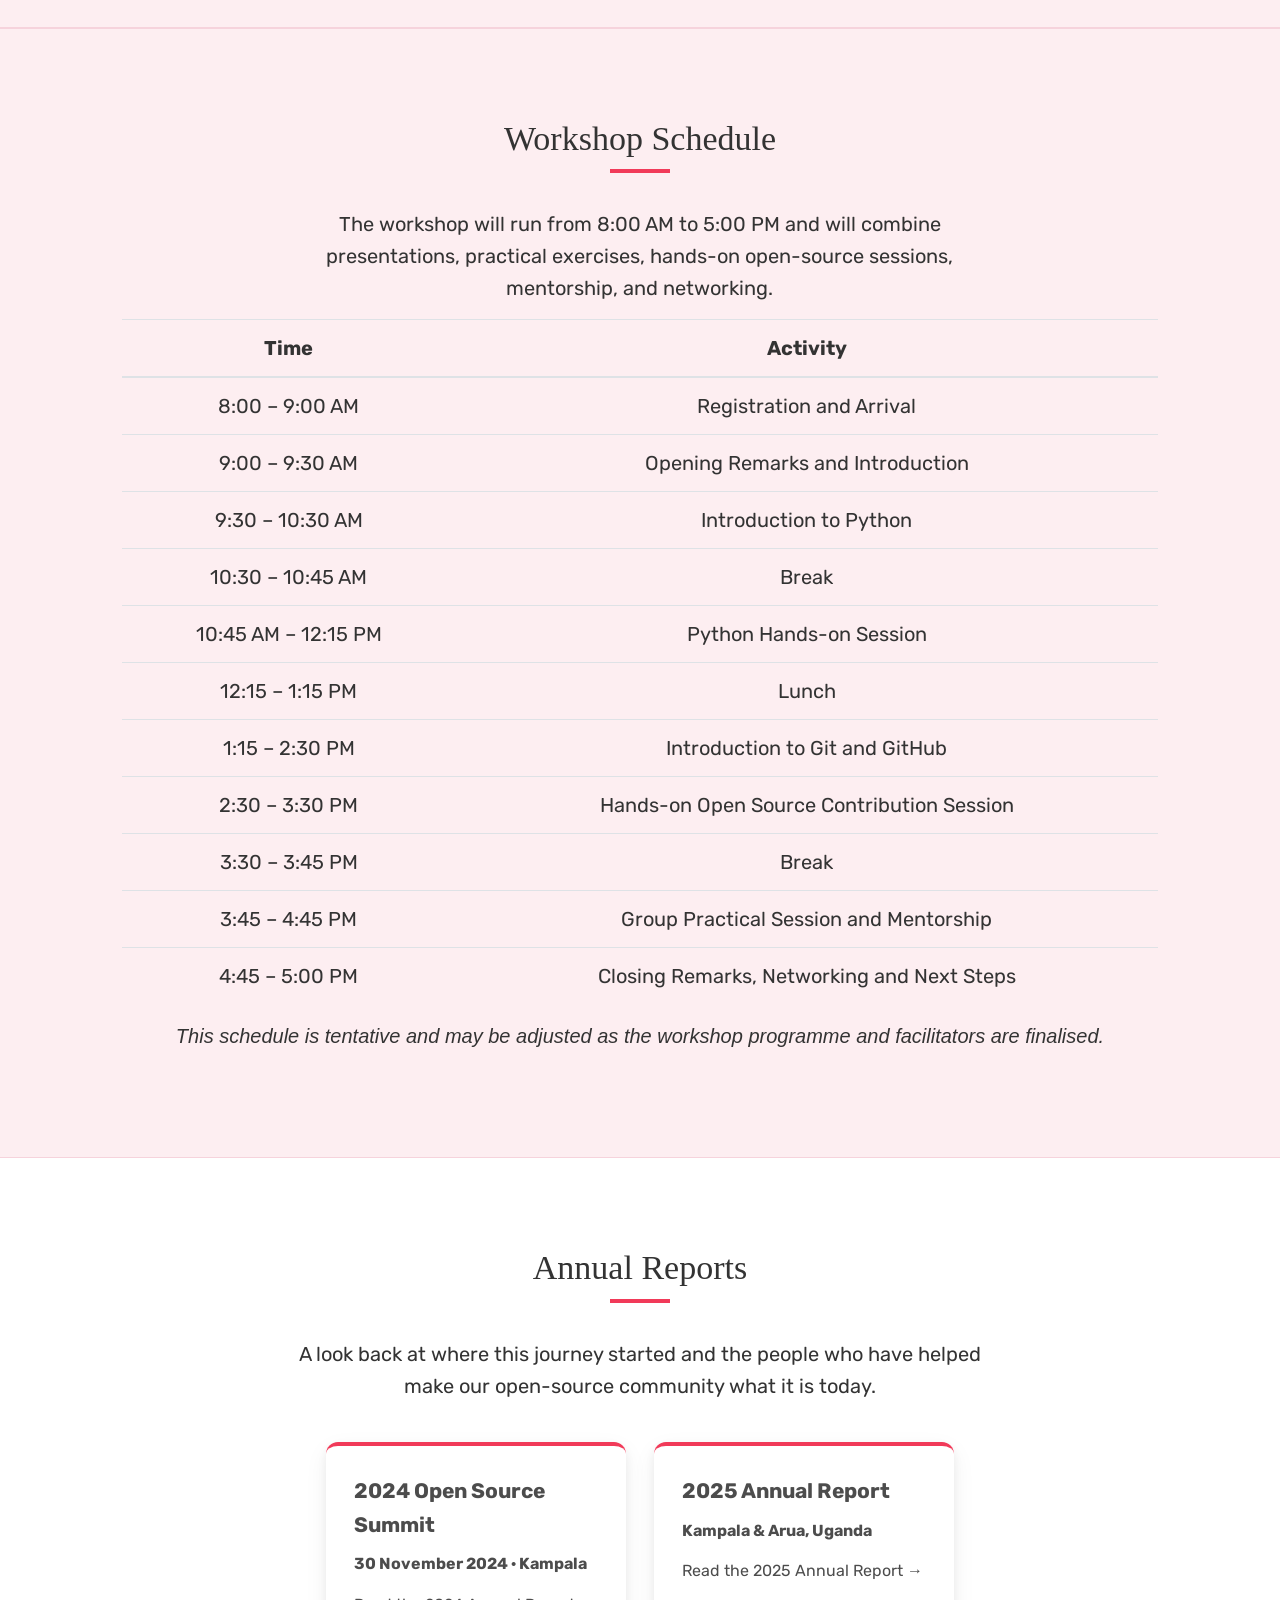
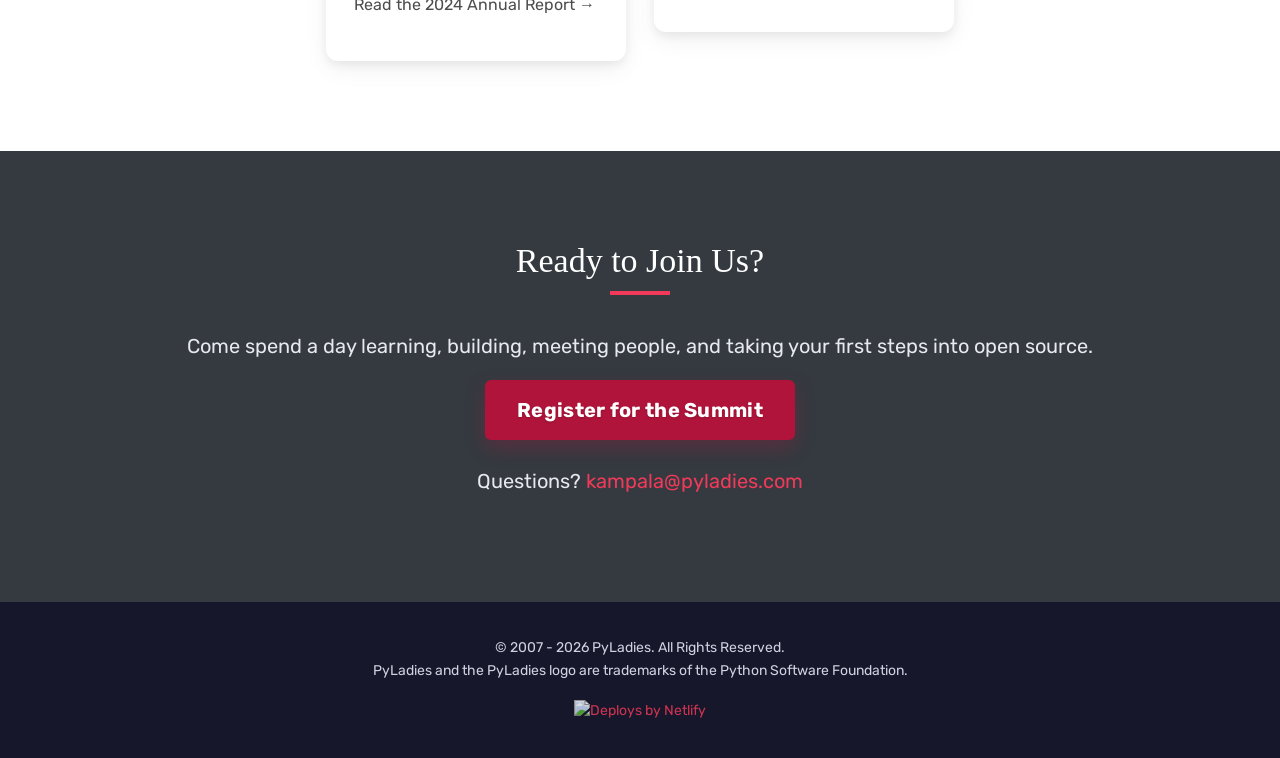
==== commit 1c5198b8: "Added the workshop schedule" ====
--- a/events.html
+++ b/events.html
@@ -227,6 +227,81 @@
             </div>
         </div>
 
+                <div class="section bg-tint reveal">
+            <div class="col-sm-12 col-md-10 offset-md-1 text-center">
+                <h4>Workshop Schedule</h4>
+                <div class="measure">
+                    <p>
+                        The workshop will run from 8:00 AM to 5:00 PM and will combine
+                        presentations, practical exercises, hands-on open-source sessions,
+                        mentorship, and networking.
+                    </p>
+                </div>
+
+                <div class="table-responsive">
+                    <table class="table">
+                        <thead>
+                            <tr>
+                                <th>Time</th>
+                                <th>Activity</th>
+                            </tr>
+                        </thead>
+                        <tbody>
+                            <tr>
+                                <td>8:00 – 9:00 AM</td>
+                                <td>Registration and Arrival</td>
+                            </tr>
+                            <tr>
+                                <td>9:00 – 9:30 AM</td>
+                                <td>Opening Remarks and Introduction</td>
+                            </tr>
+                            <tr>
+                                <td>9:30 – 10:30 AM</td>
+                                <td>Introduction to Python</td>
+                            </tr>
+                            <tr>
+                                <td>10:30 – 10:45 AM</td>
+                                <td>Break</td>
+                            </tr>
+                            <tr>
+                                <td>10:45 AM – 12:15 PM</td>
+                                <td>Python Hands-on Session</td>
+                            </tr>
+                            <tr>
+                                <td>12:15 – 1:15 PM</td>
+                                <td>Lunch</td>
+                            </tr>
+                            <tr>
+                                <td>1:15 – 2:30 PM</td>
+                                <td>Introduction to Git and GitHub</td>
+                            </tr>
+                            <tr>
+                                <td>2:30 – 3:30 PM</td>
+                                <td>Hands-on Open Source Contribution Session</td>
+                            </tr>
+                            <tr>
+                                <td>3:30 – 3:45 PM</td>
+                                <td>Break</td>
+                            </tr>
+                            <tr>
+                                <td>3:45 – 4:45 PM</td>
+                                <td>Group Practical Session and Mentorship</td>
+                            </tr>
+                            <tr>
+                                <td>4:45 – 5:00 PM</td>
+                                <td>Closing Remarks, Networking and Next Steps</td>
+                            </tr>
+                        </tbody>
+                    </table>
+                </div>
+
+                <p>
+                    <em>This schedule is tentative and may be adjusted as the workshop
+                    programme and facilitators are finalised.</em>
+                </p>
+            </div>
+        </div>
+
         <div class="section bg-white reveal">
             <div class="col-sm-12 col-md-10 offset-md-1 text-center">
                 <h4>Annual Reports</h4>
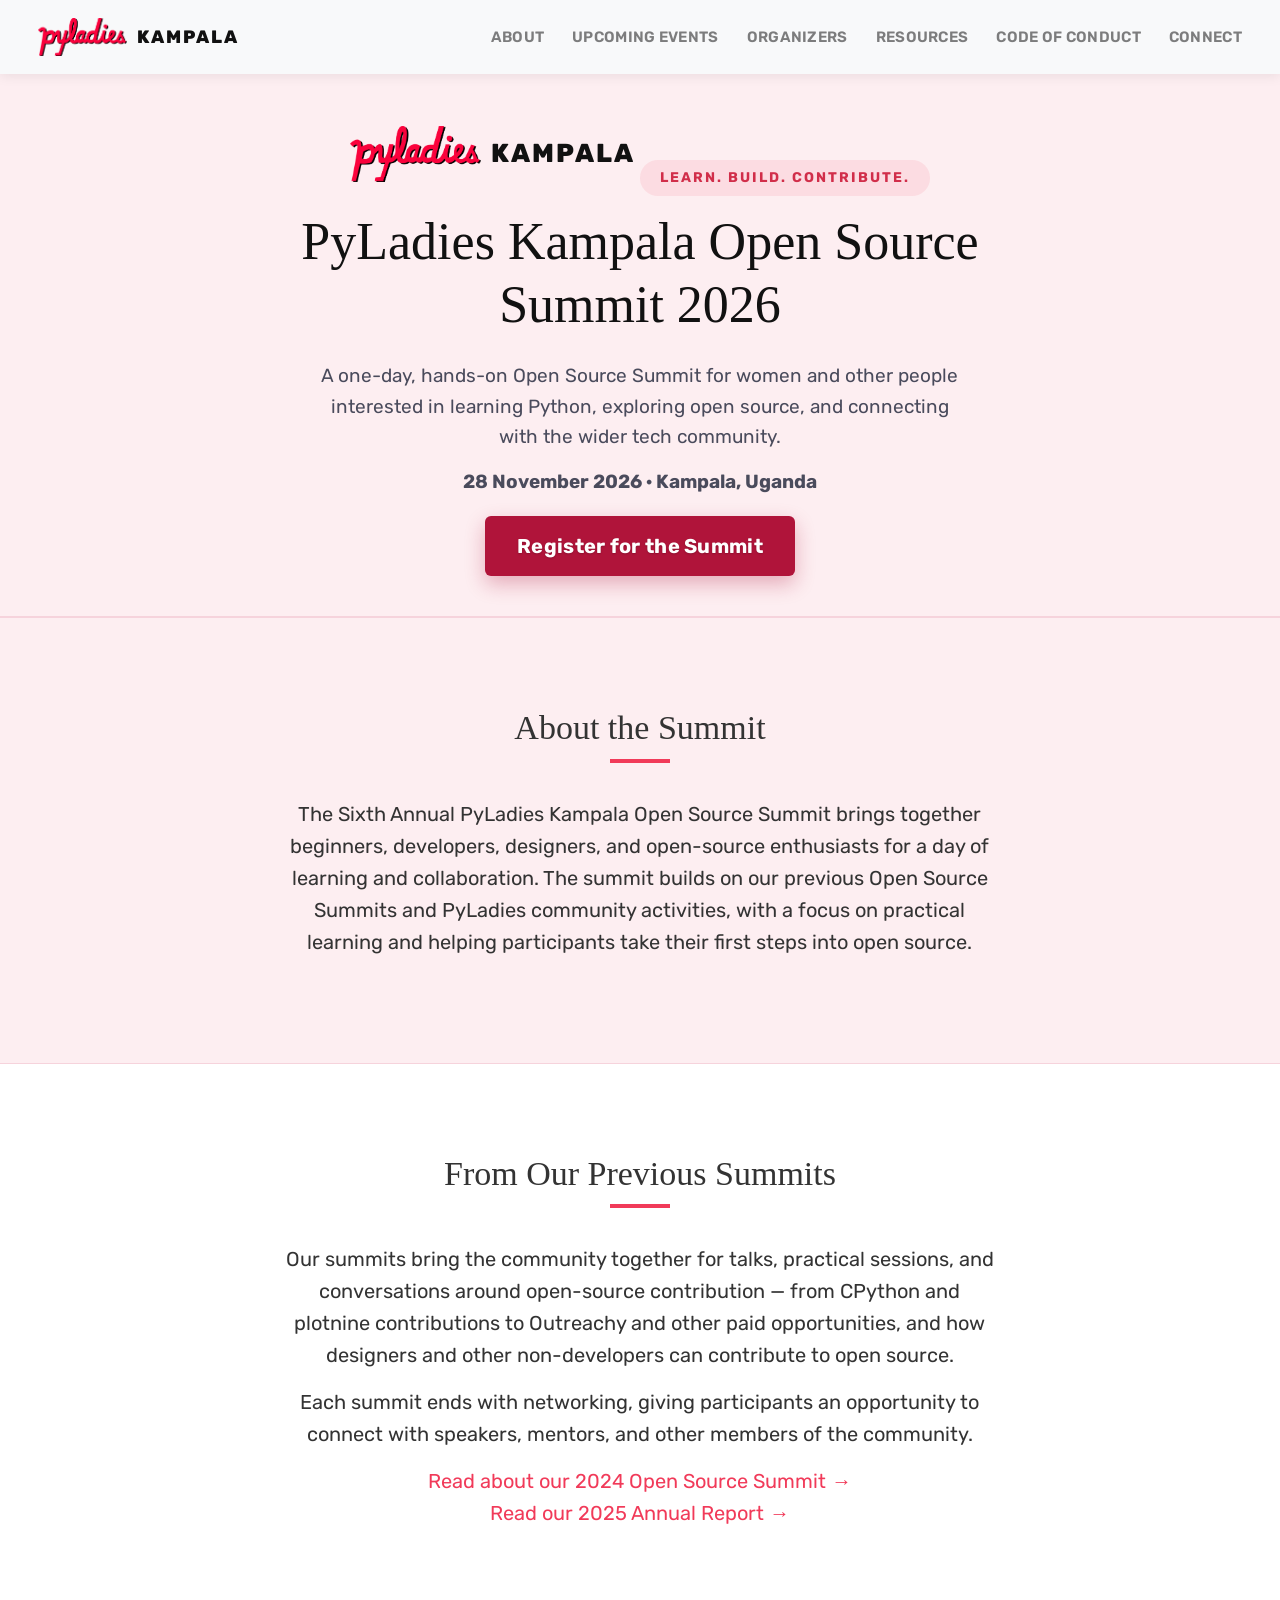
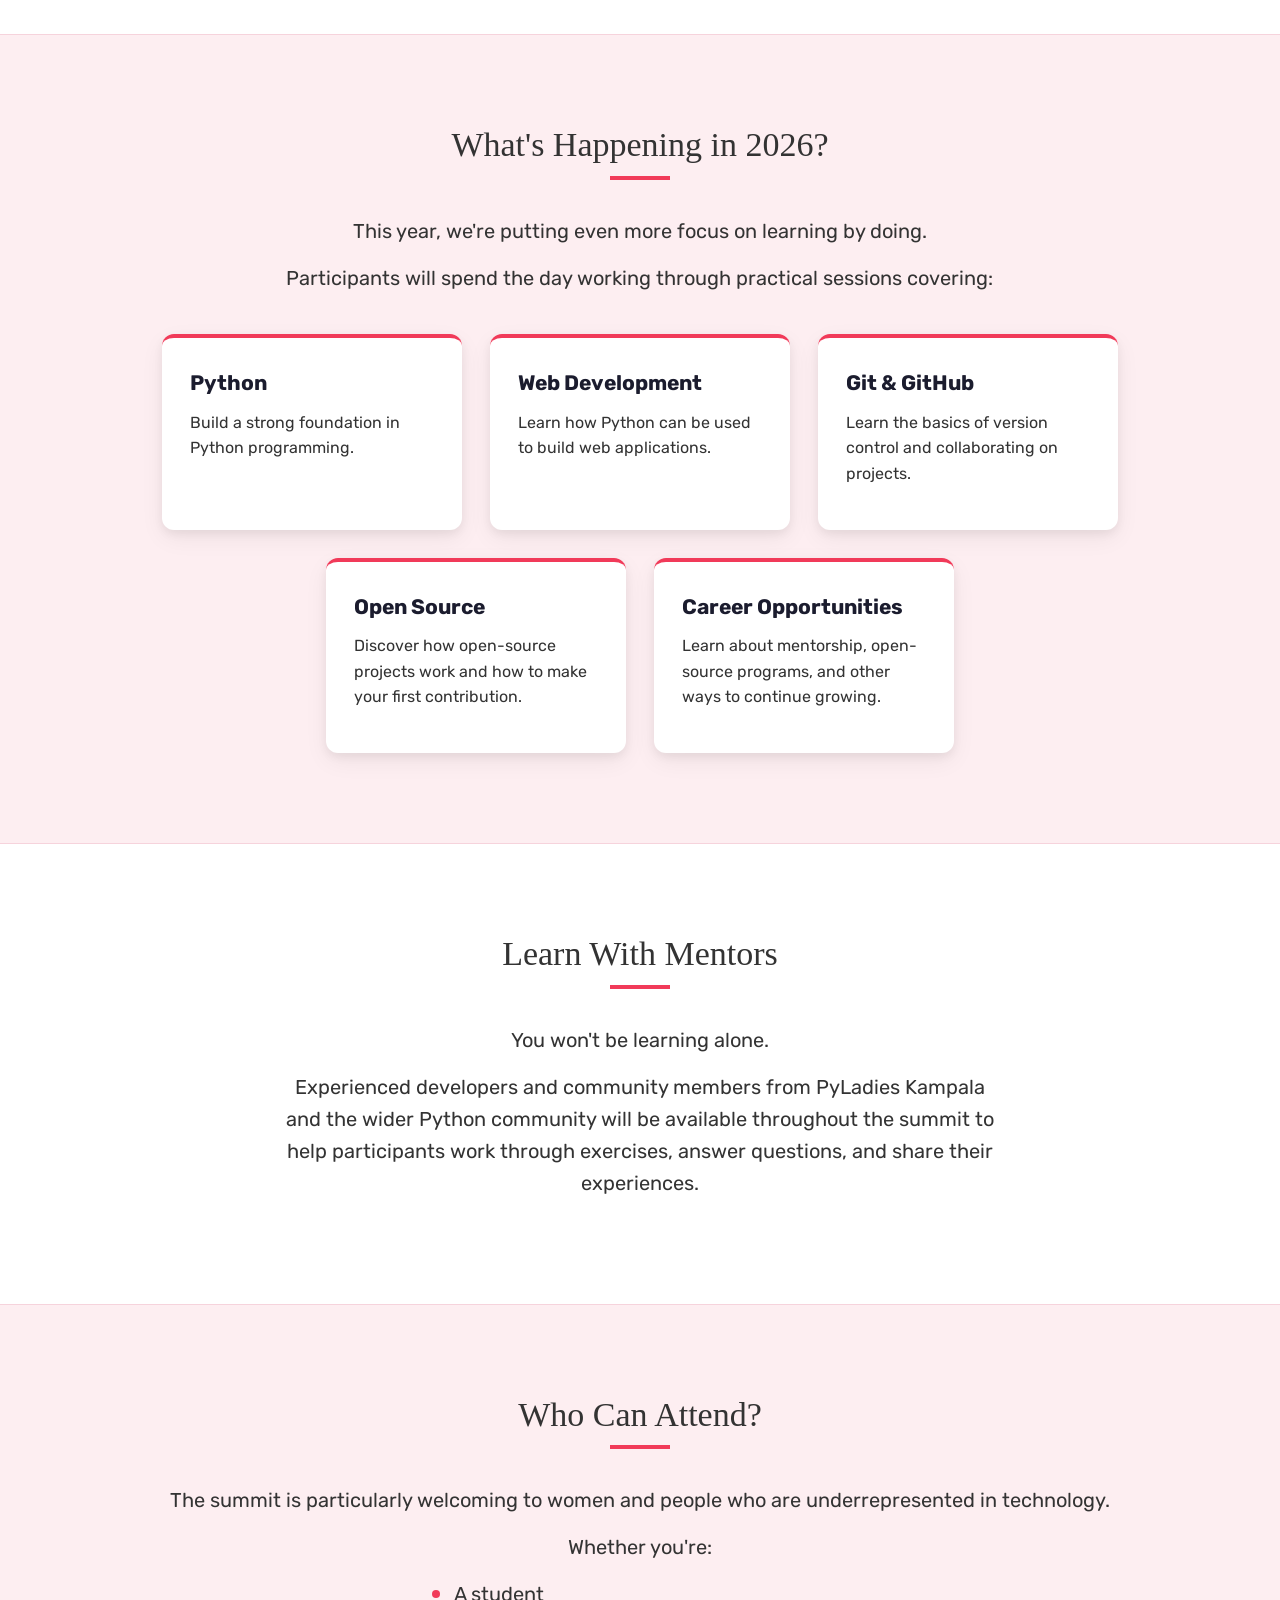
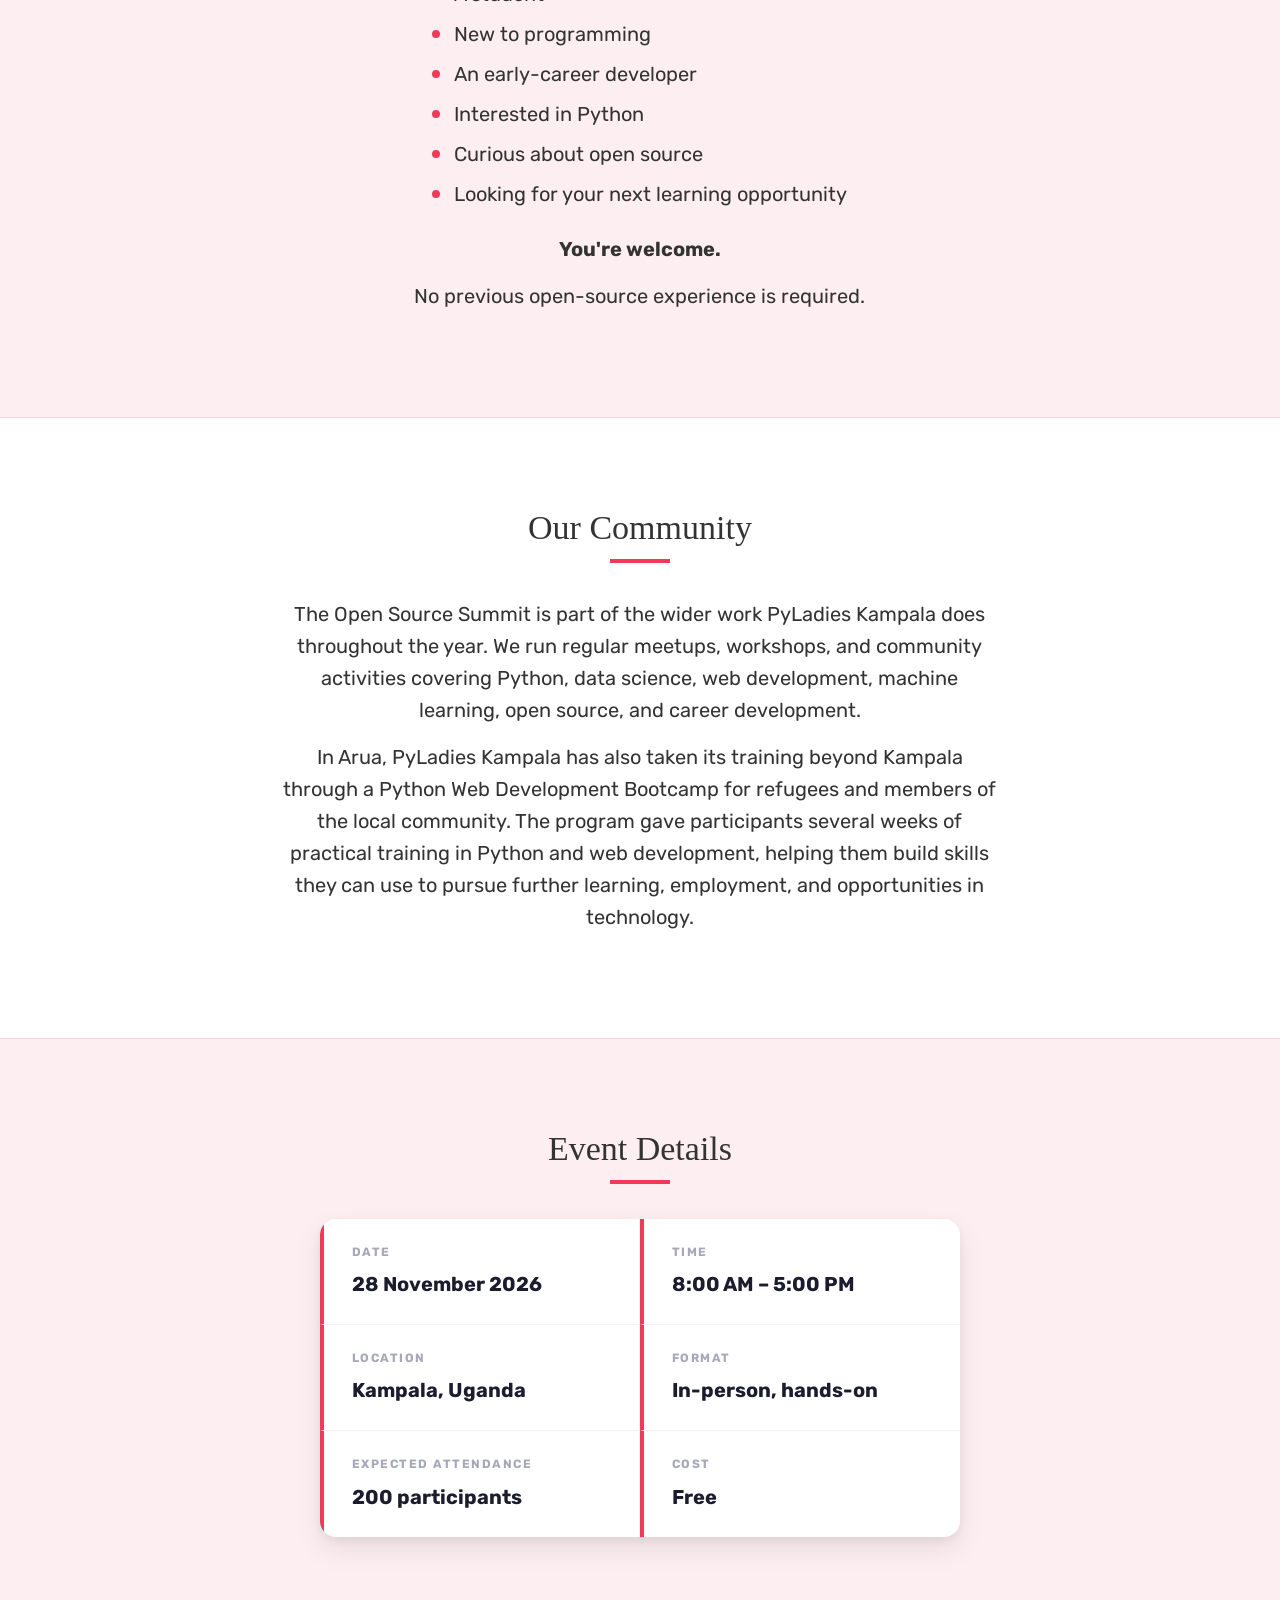
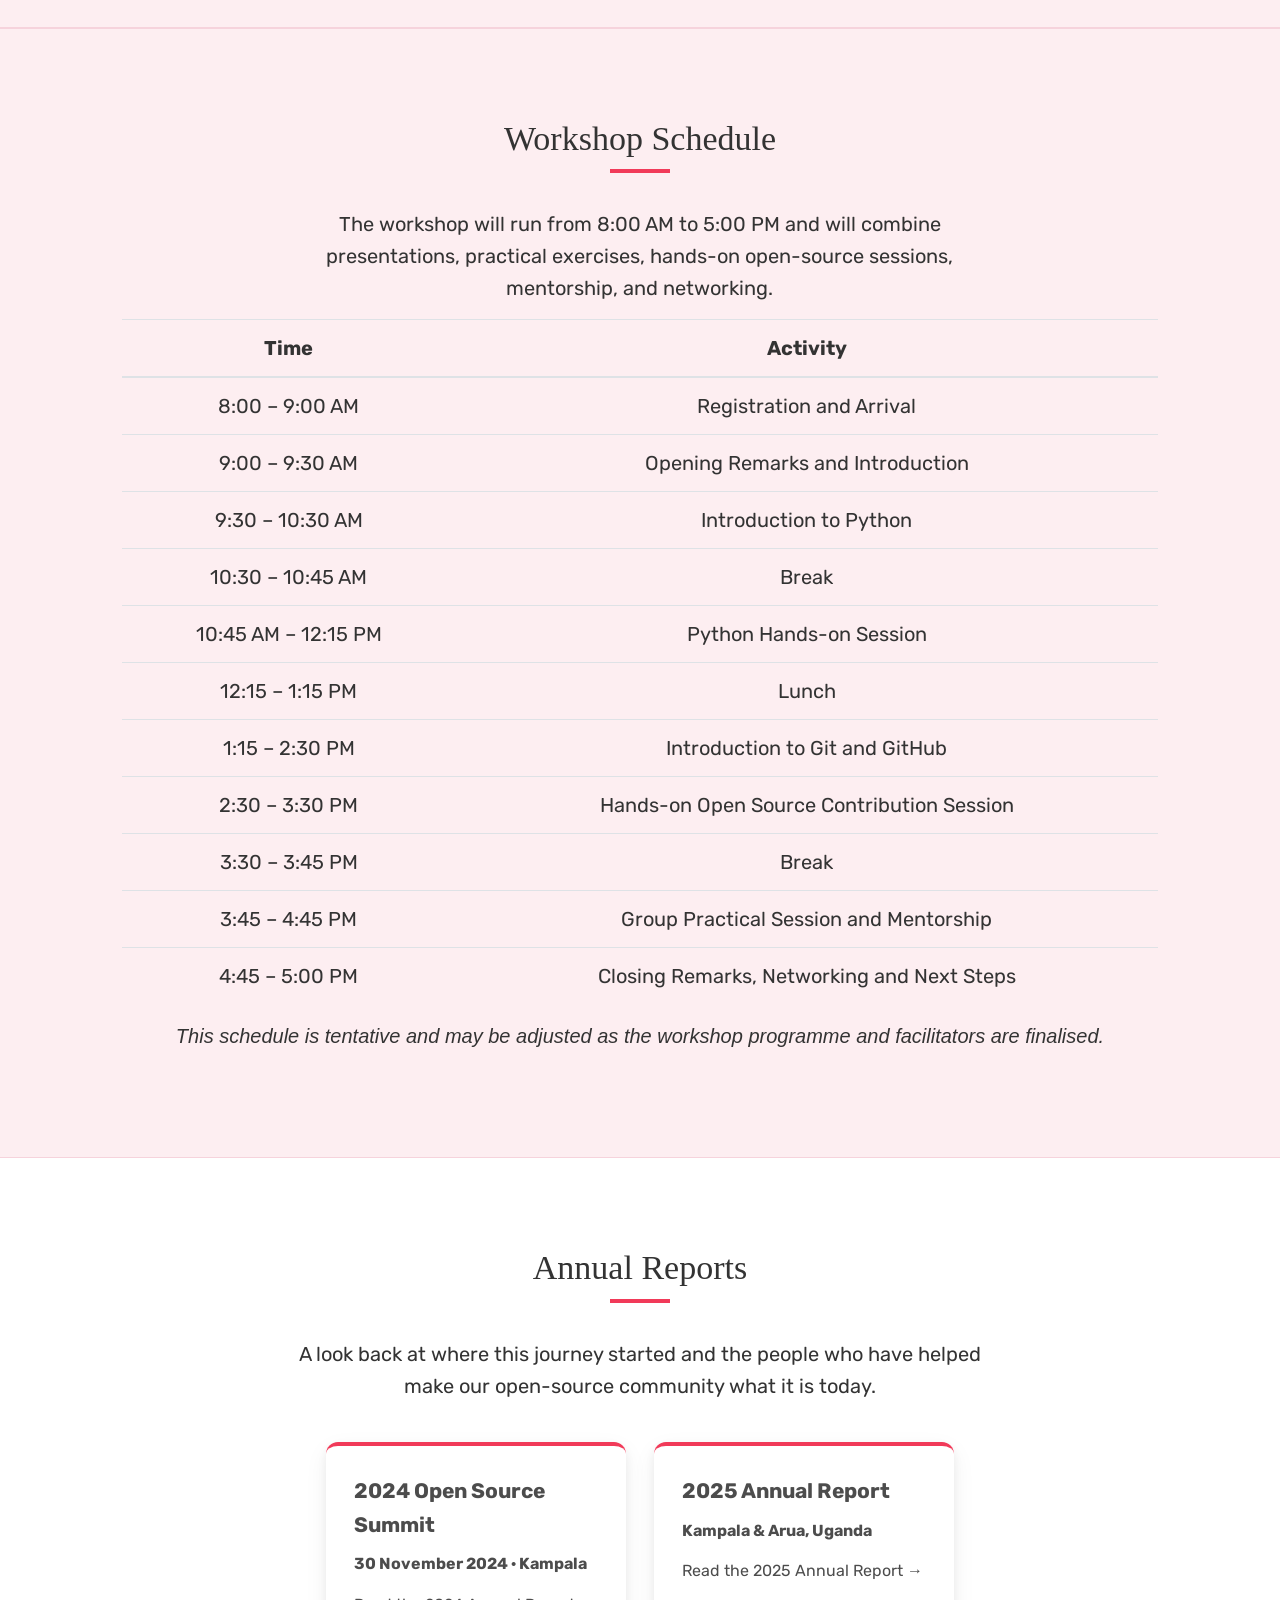
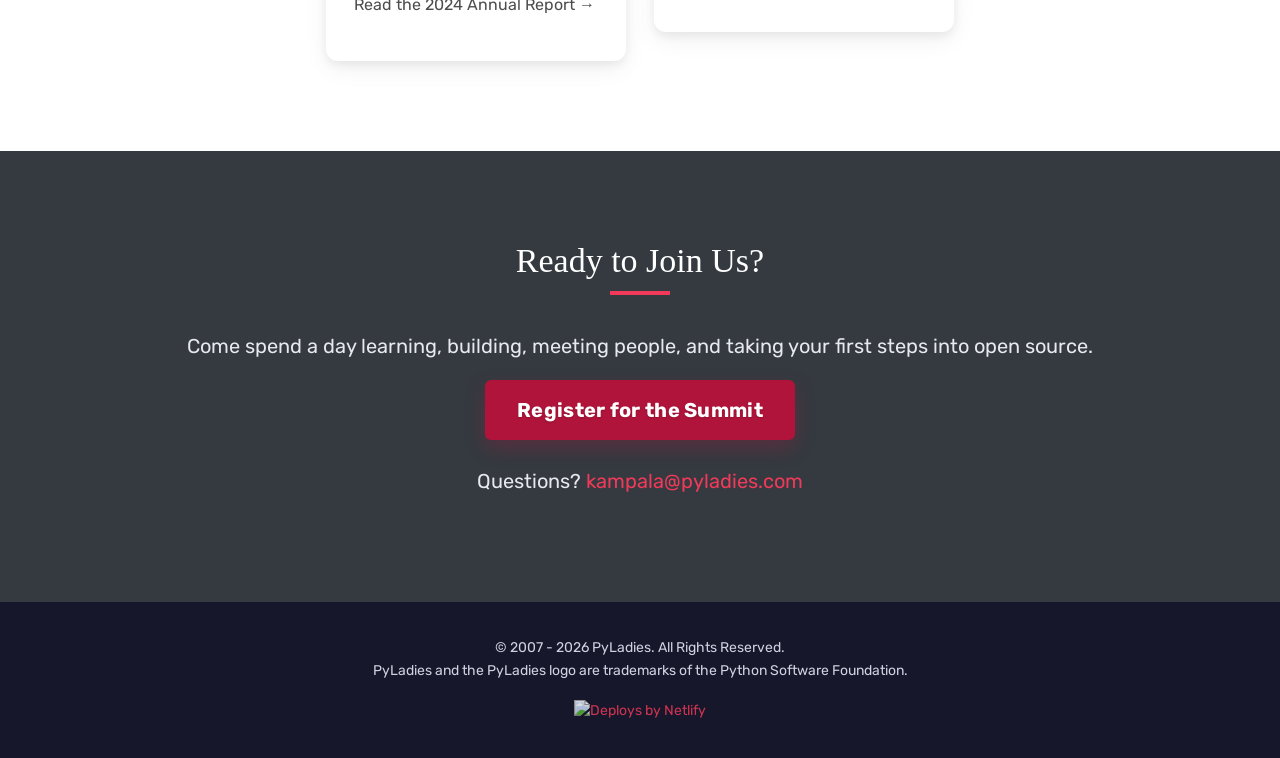
==== commit 61dd4b42: "Edited the title" ====
--- a/events.html
+++ b/events.html
@@ -76,7 +76,7 @@
                 <h4>About the Summit</h4>
                 <div class="measure">
                     <p>
-                        The PyLadies Kampala Open Source Summit brings together beginners,
+                        The Sixth Annual PyLadies Kampala Open Source Summit brings together beginners,
                         developers, designers, and open-source enthusiasts for a day of learning
                         and collaboration. The summit builds on our previous Open Source
                         Summits and PyLadies community activities, with a focus on practical
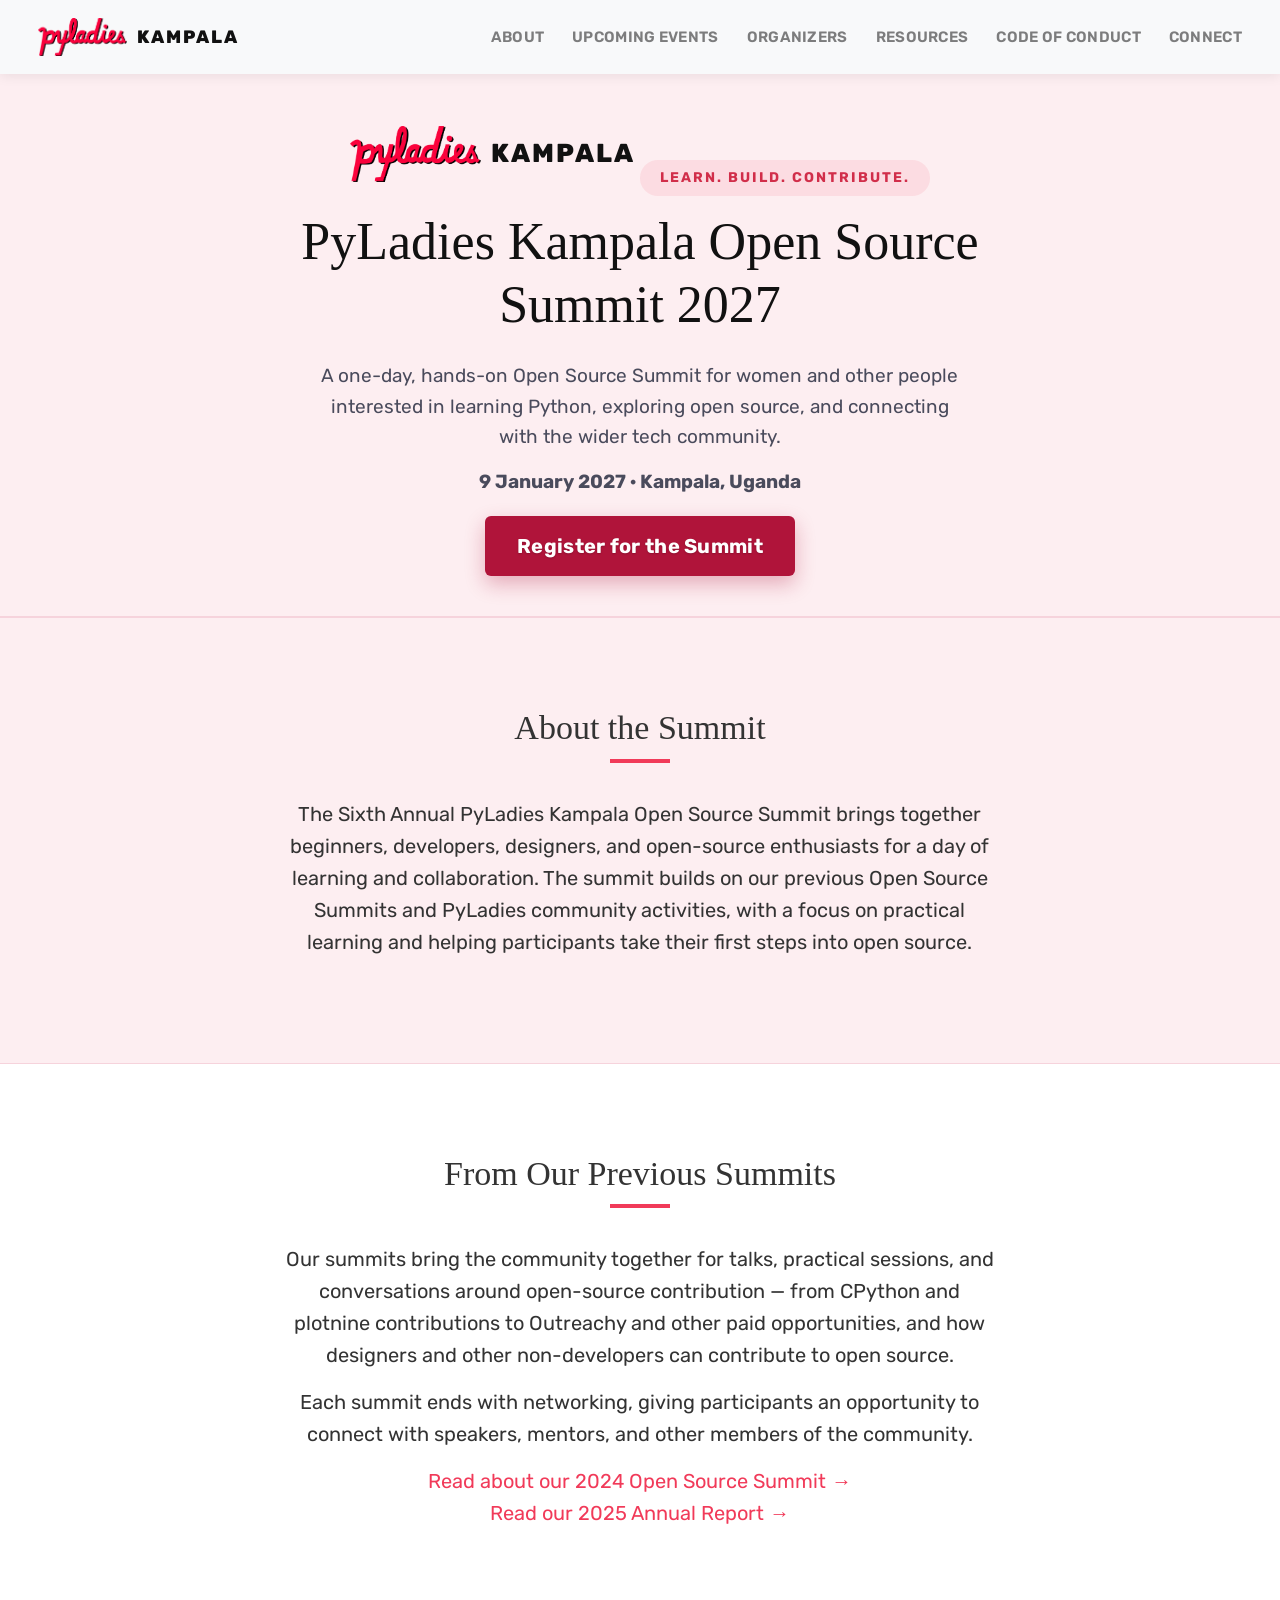
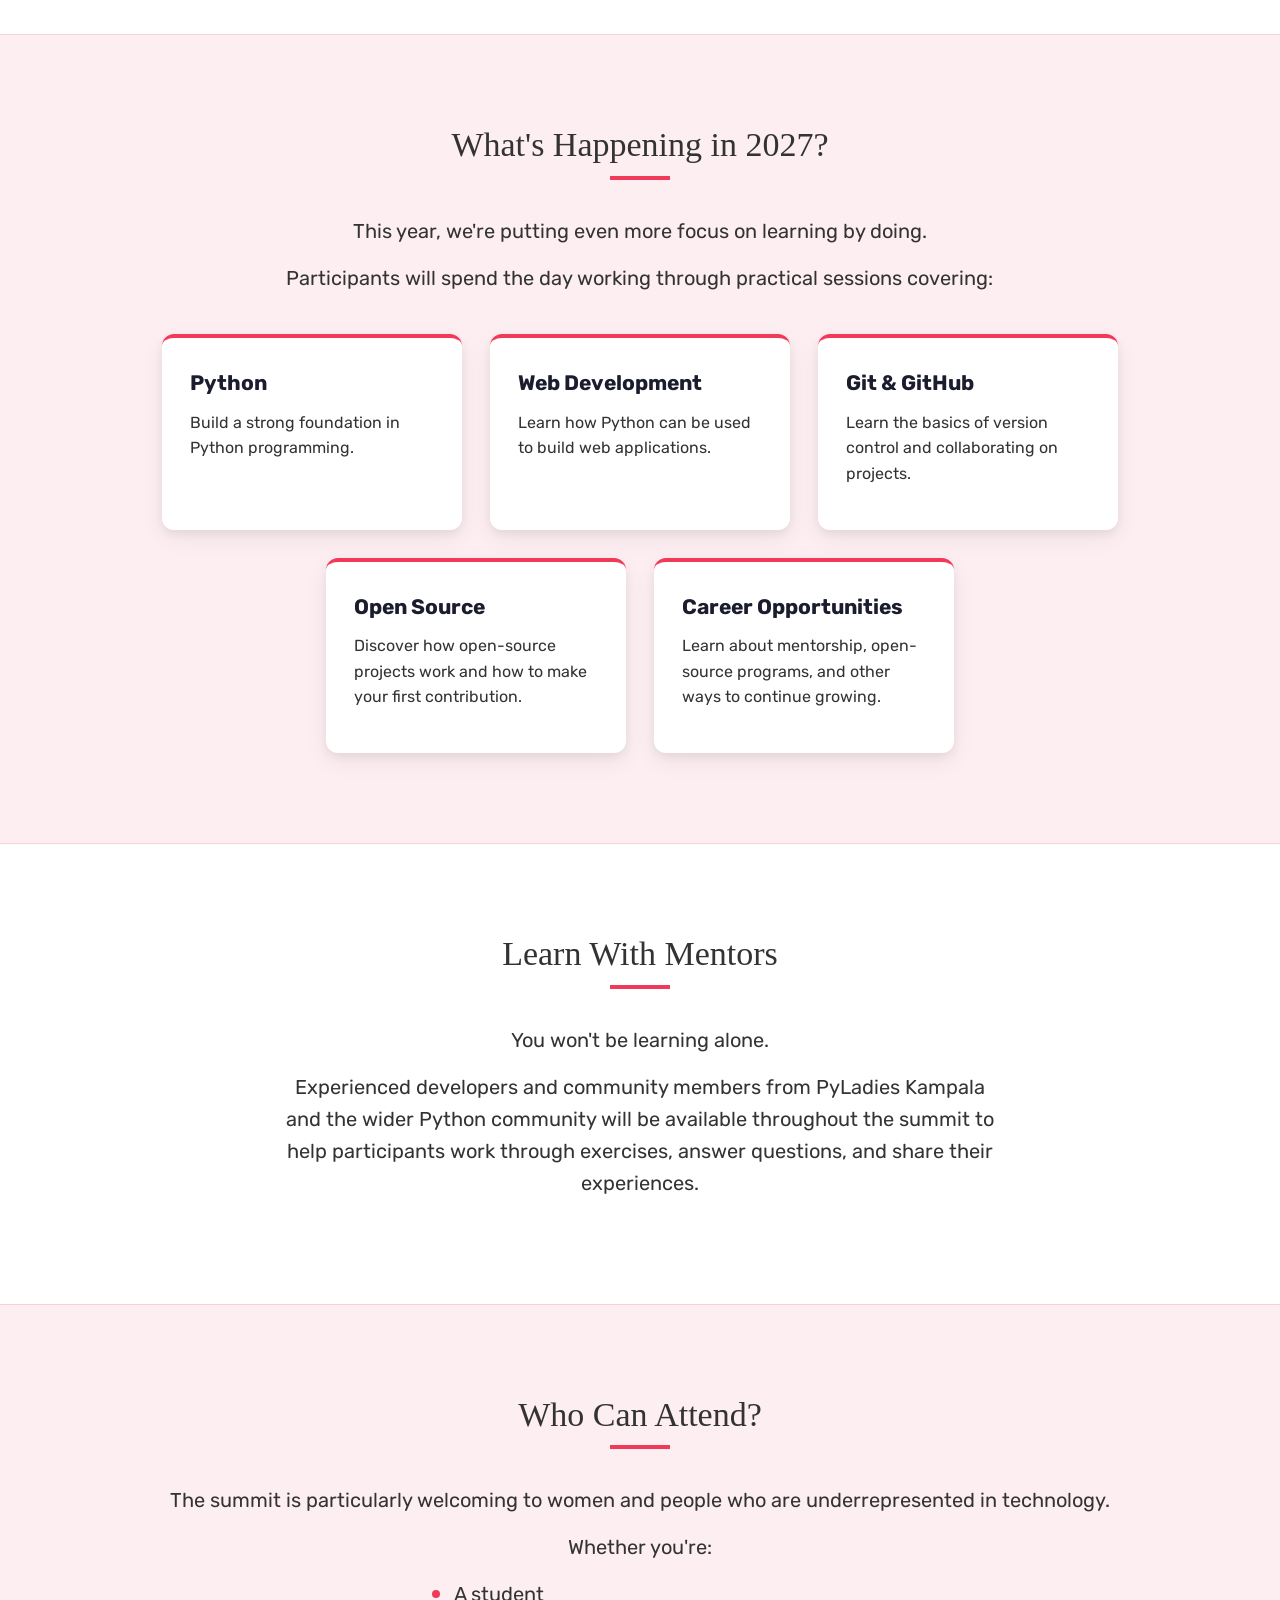
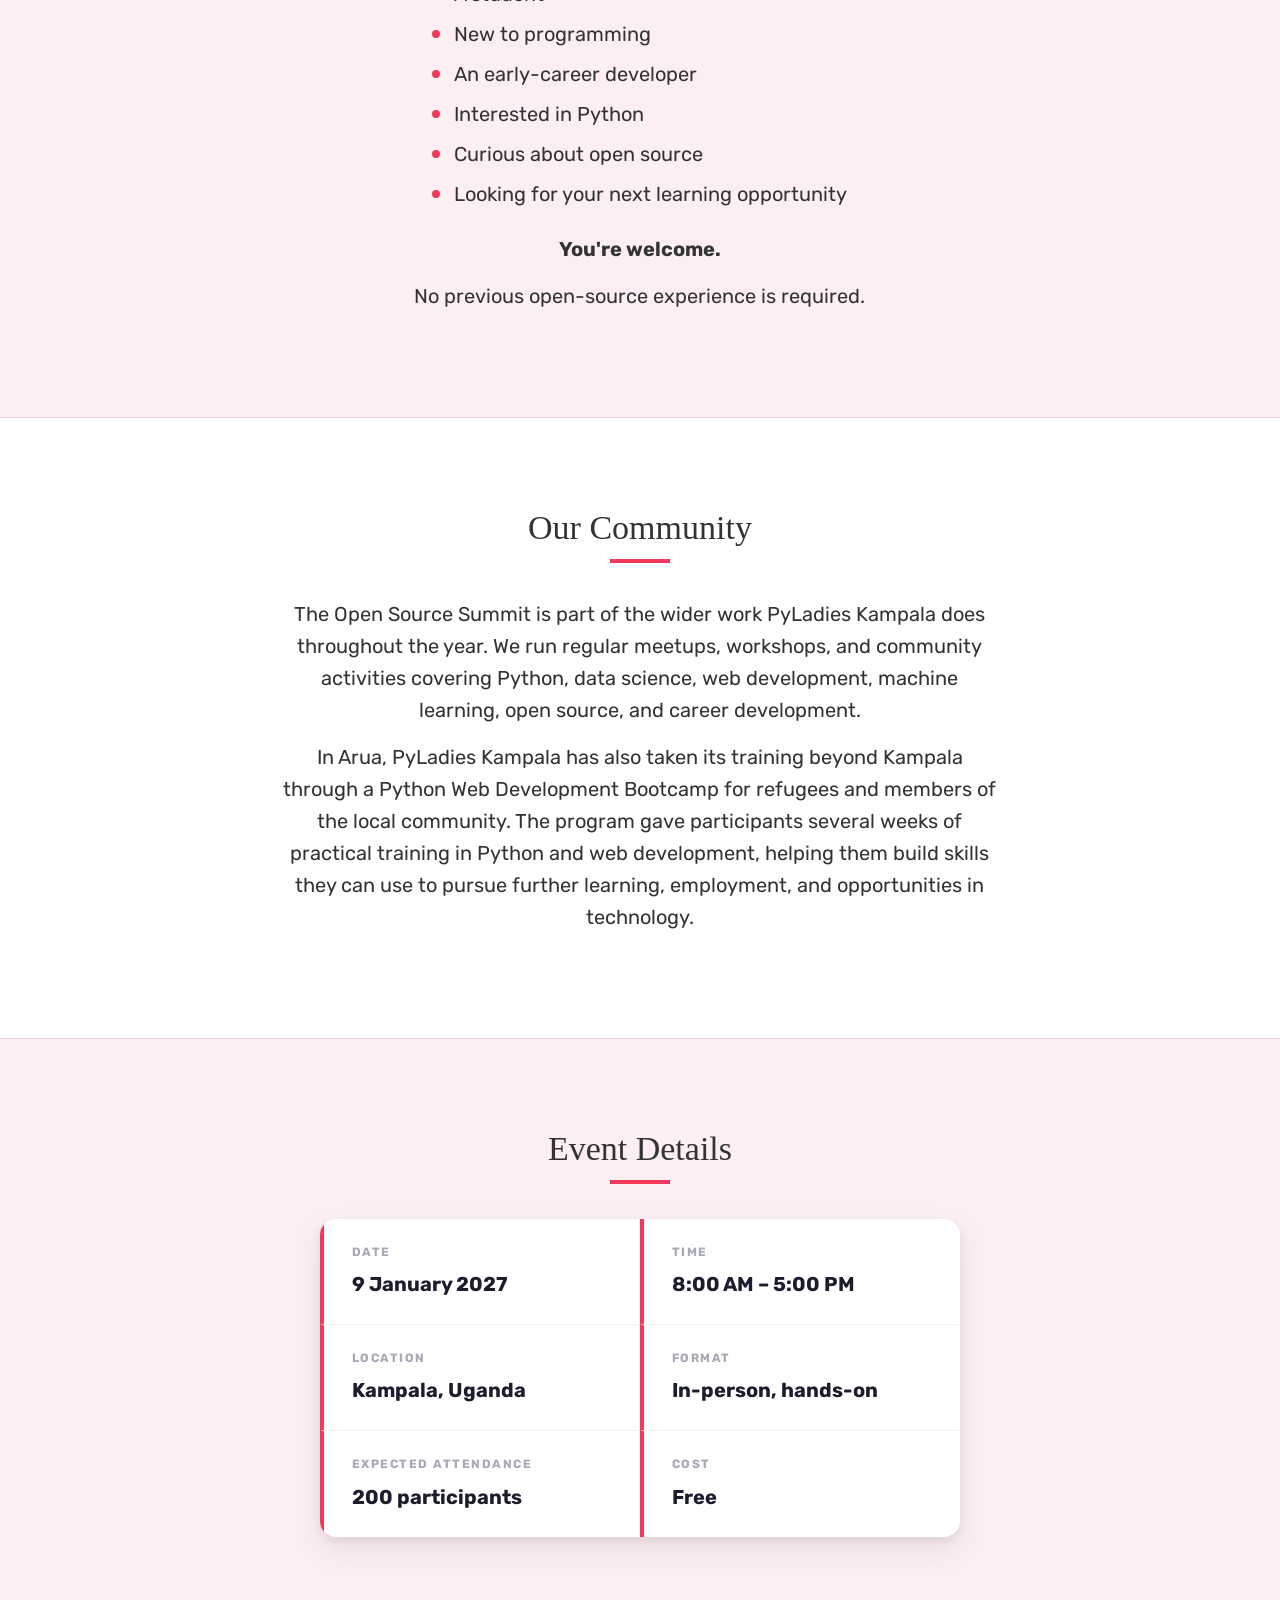
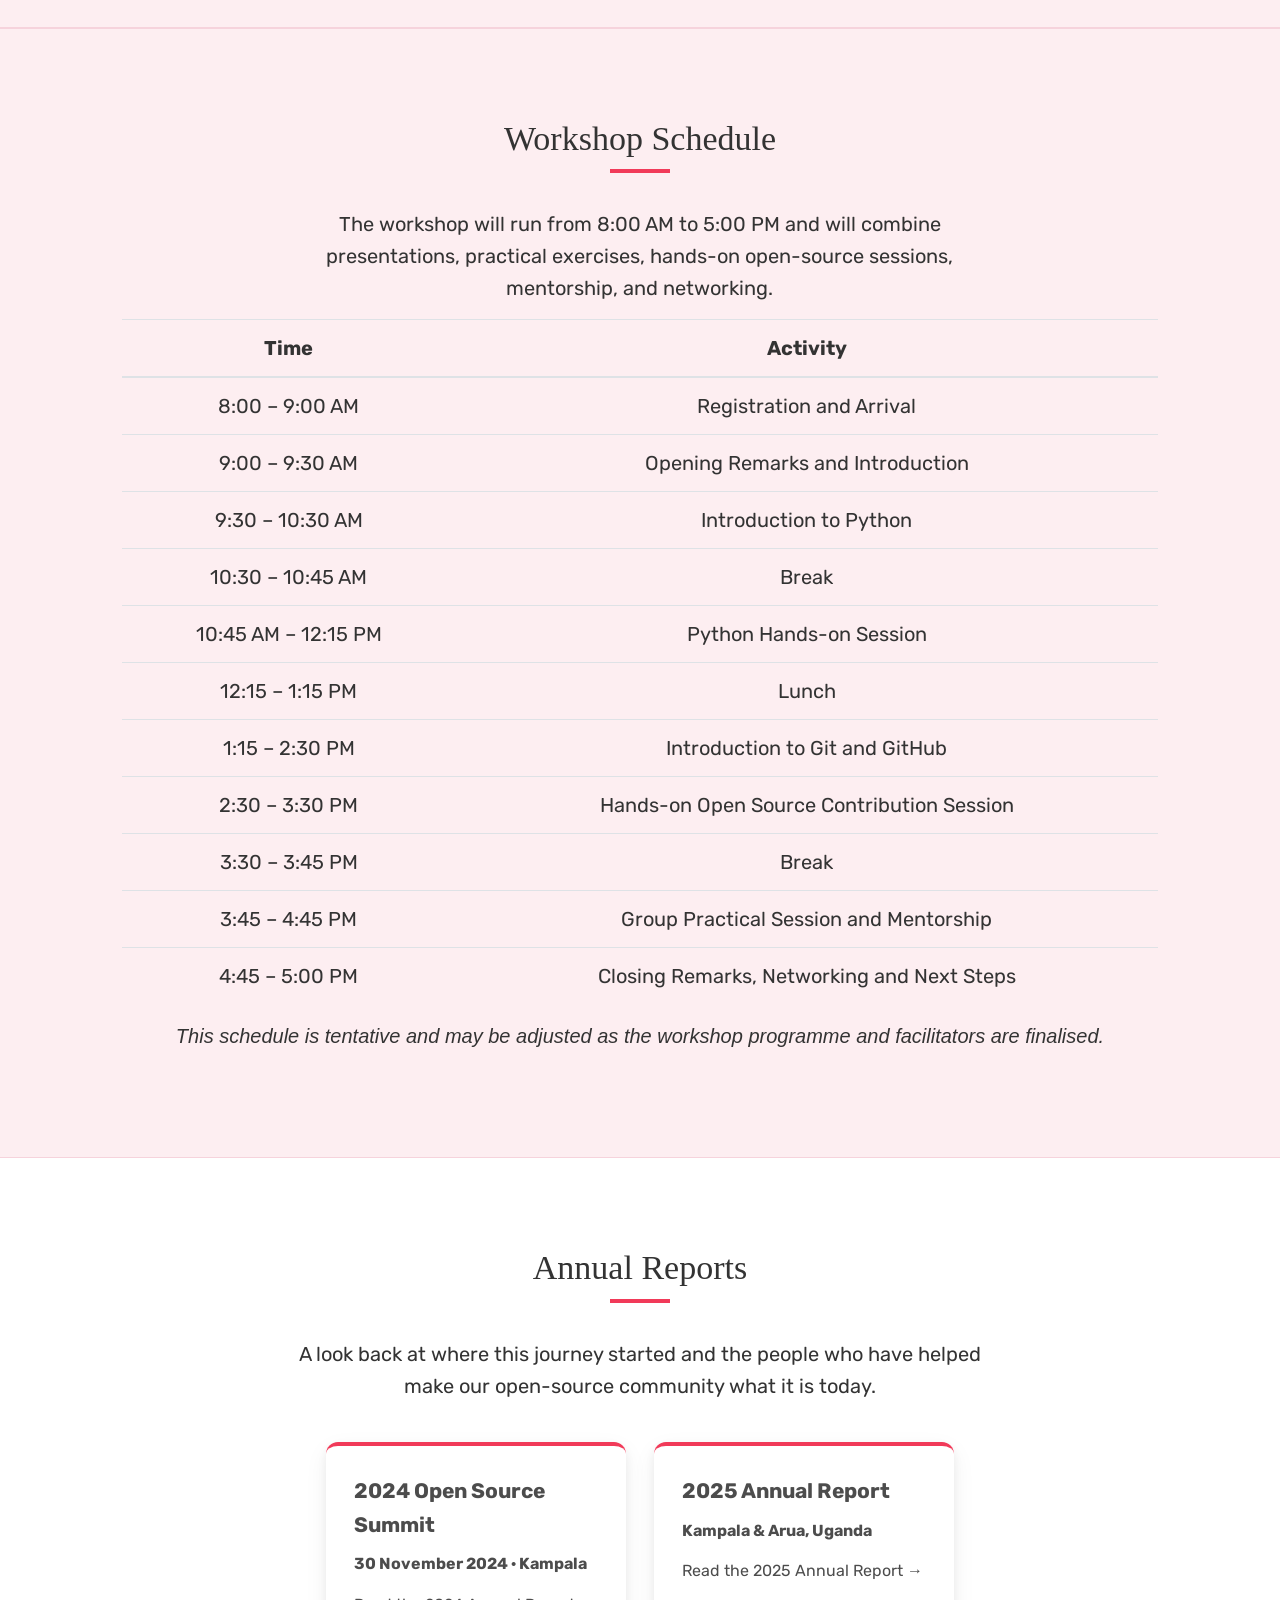
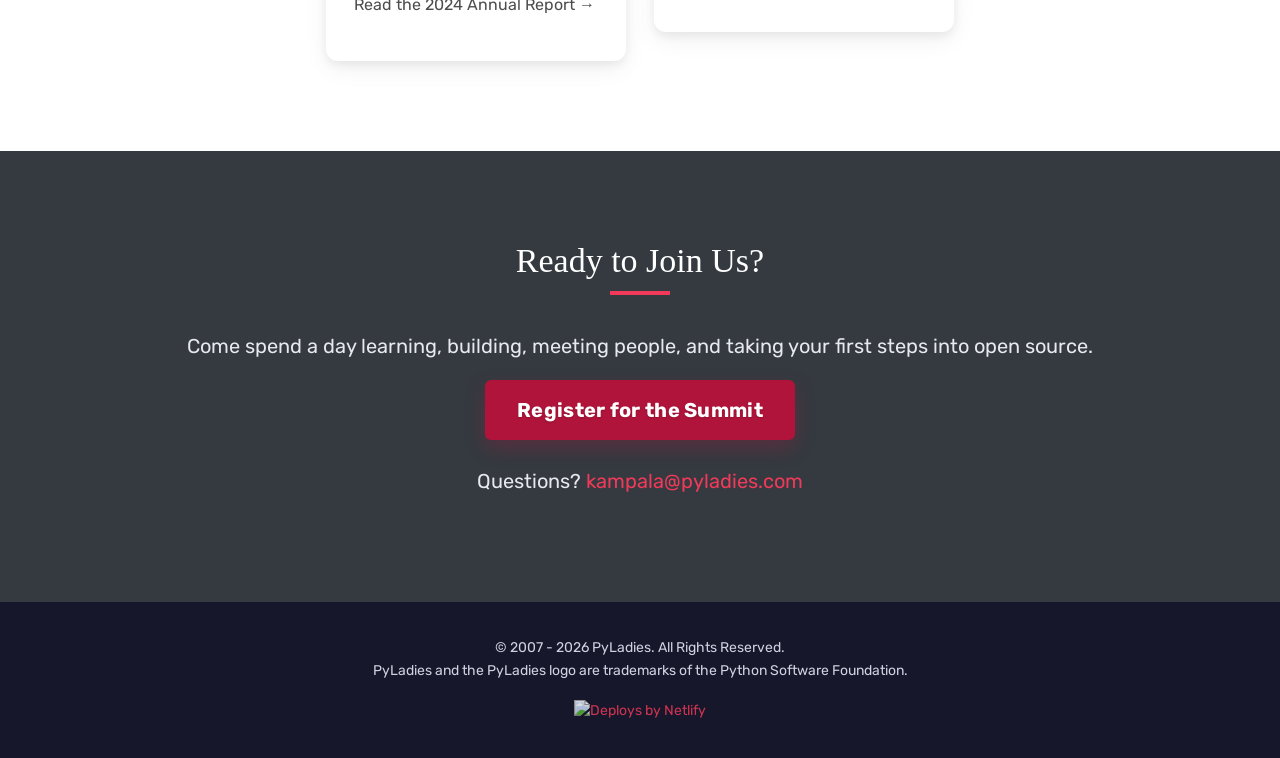
==== commit dccd92c1: "Update summit date to 9 January 2027" ====
--- a/events.html
+++ b/events.html
@@ -2,7 +2,7 @@
 <html>
     <head>
         <title>Upcoming Events - PyLadies Kampala</title>
-        <meta name="description" content="PyLadies Kampala Open Source Summit 2026">
+        <meta name="description" content="PyLadies Kampala Open Source Summit 2027">
         <link rel="icon" type="image/png" href="images/pyladies_logo.png">
         <meta charset="utf-8"/>
         <meta http-equiv="Content-Type" content="text/html; charset=utf-8"/>
@@ -57,13 +57,13 @@
                         <span class="logo-city">Kampala</span>
                     </span>
                     <p class="eyebrow" style="margin-top:20px;">Learn. Build. Contribute.</p>
-                    <h1>PyLadies Kampala Open Source Summit 2026</h1>
+                    <h1>PyLadies Kampala Open Source Summit 2027</h1>
                     <p class="measure" style="margin-left:auto;margin-right:auto;">
                         A one-day, hands-on Open Source Summit for women and other people
                         interested in learning Python, exploring open source, and connecting
                         with the wider tech community.
                     </p>
-                    <p><strong>28 November 2026 &middot; Kampala, Uganda</strong></p>
+                    <p><strong>9 January 2027 &middot; Kampala, Uganda</strong></p>
                     <div class="hero-actions">
                         <a href="https://docs.google.com/forms/d/e/1FAIpQLSetZ9380hbu4cc0P17TeZyBMDess0fEMxrS81XpEZLlbecZ5g/viewform?usp=publish-editor" target="_blank" class="btn-link-primary">Register for the Summit</a>
                     </div>
@@ -112,7 +112,7 @@
 
         <div class="section bg-tint reveal">
             <div class="col-sm-12 col-md-10 offset-md-1 text-center">
-                <h4>What's Happening in 2026?</h4>
+                <h4>What's Happening in 2027?</h4>
                 <p>This year, we're putting even more focus on learning by doing.</p>
                 <p>Participants will spend the day working through practical sessions covering:</p>
                 <div class="resource-container">
@@ -201,7 +201,7 @@
                 <div class="detail-grid">
                     <div class="detail-item">
                         <span class="detail-label">Date</span>
-                        <span class="detail-value">28 November 2026</span>
+                        <span class="detail-value">9 January 2027</span>
                     </div>
                     <div class="detail-item">
                         <span class="detail-label">Time</span>
